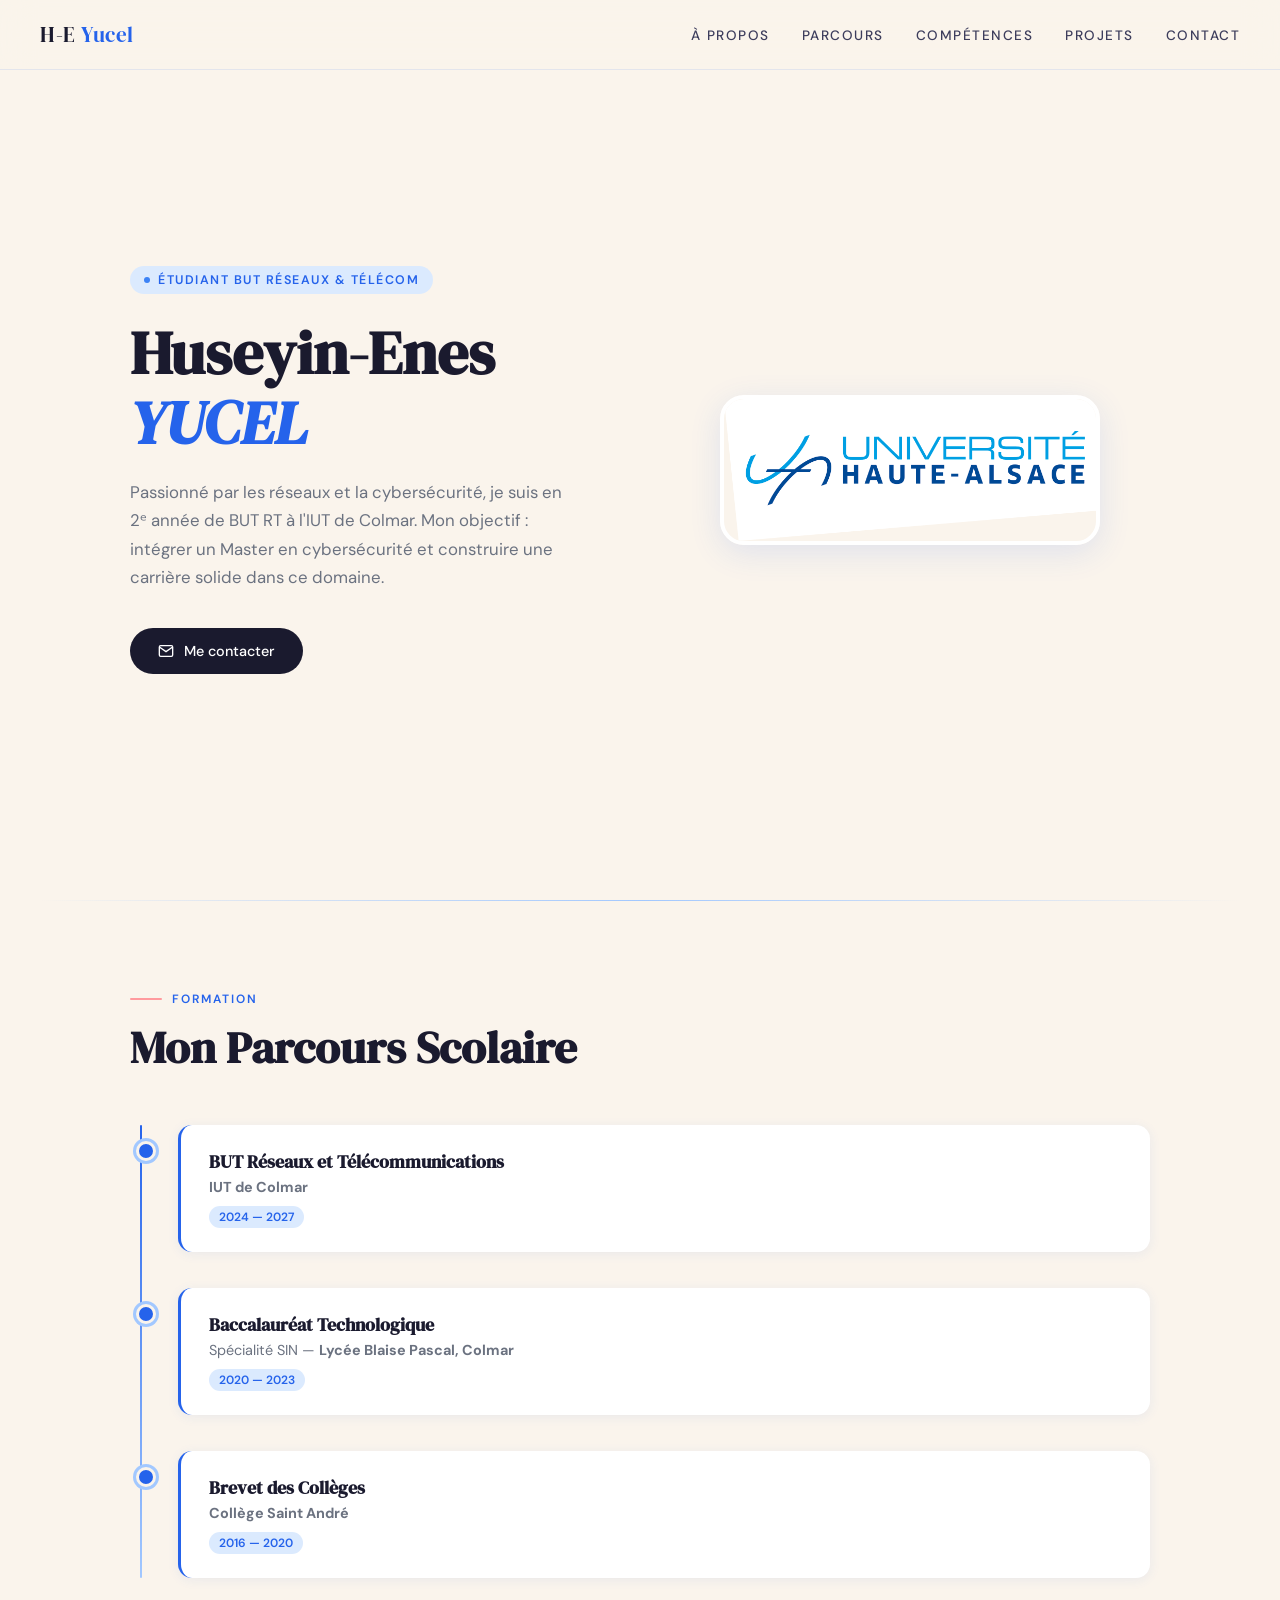
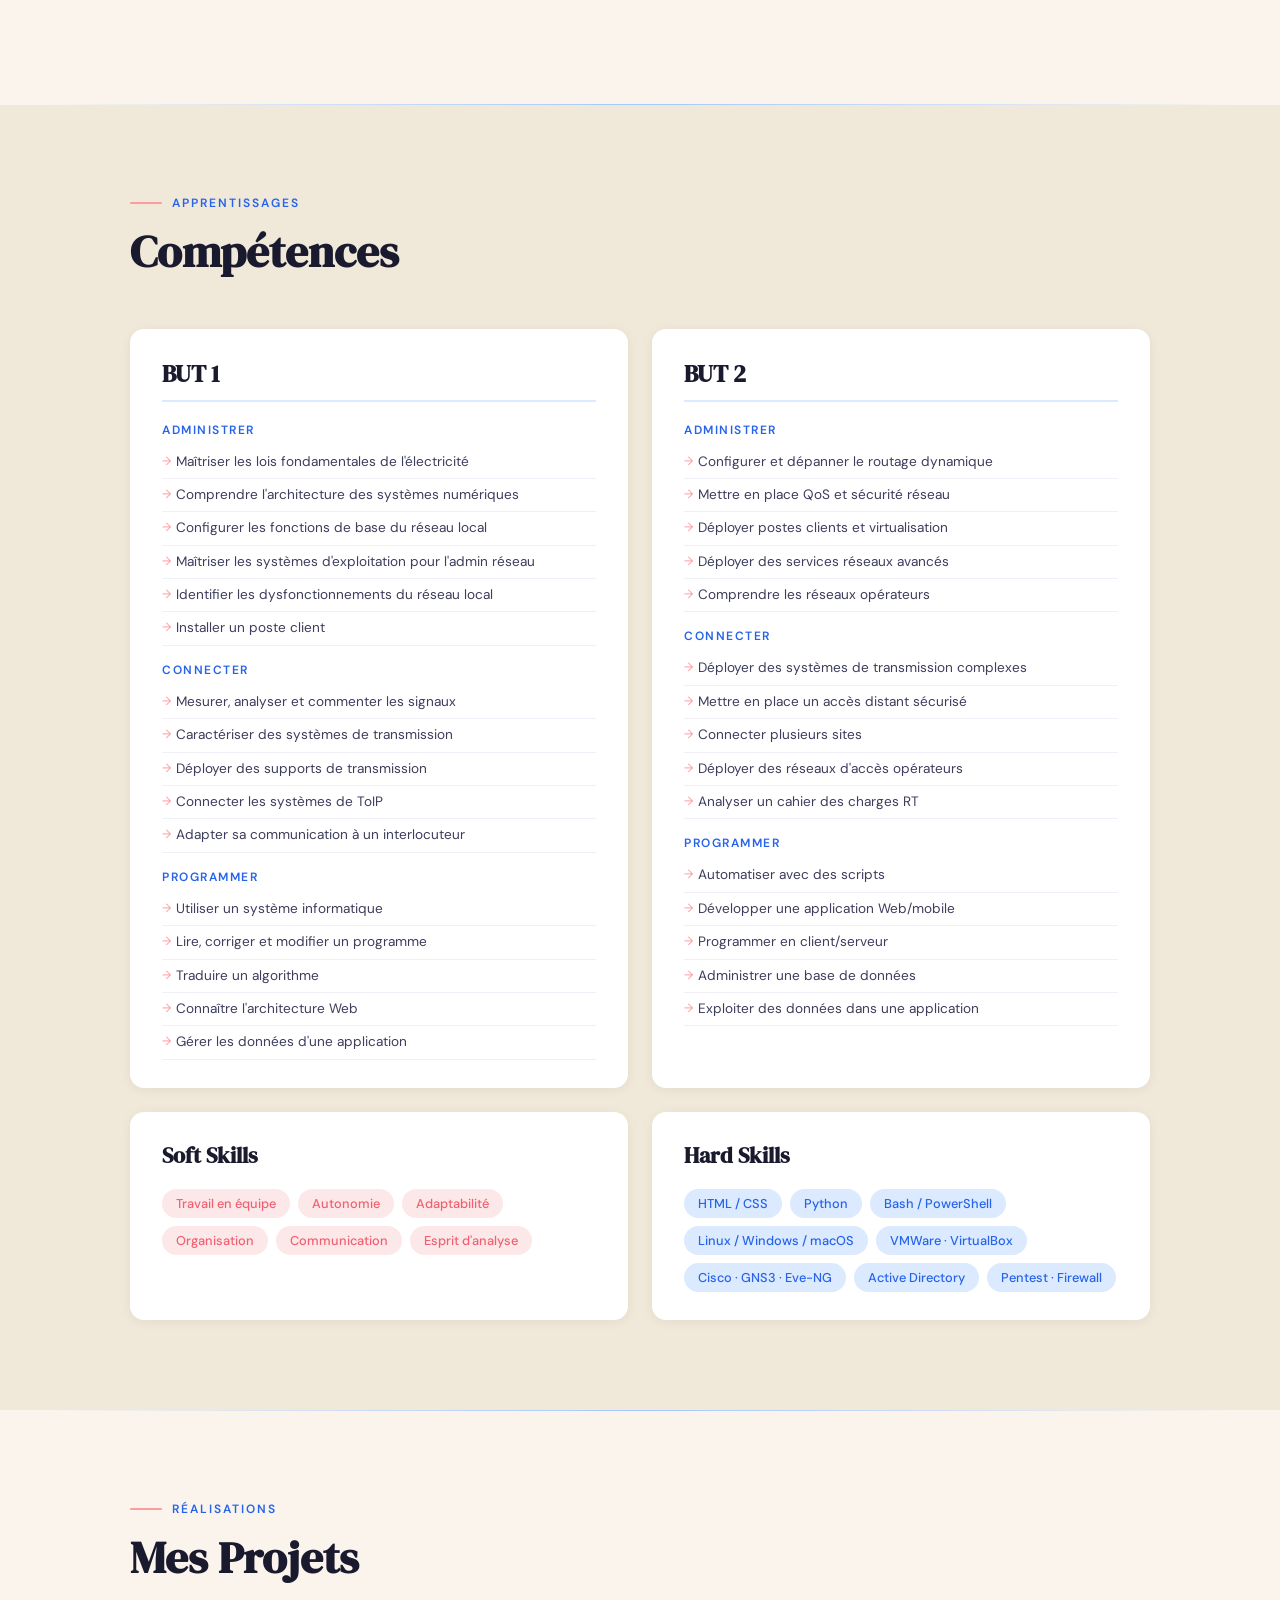
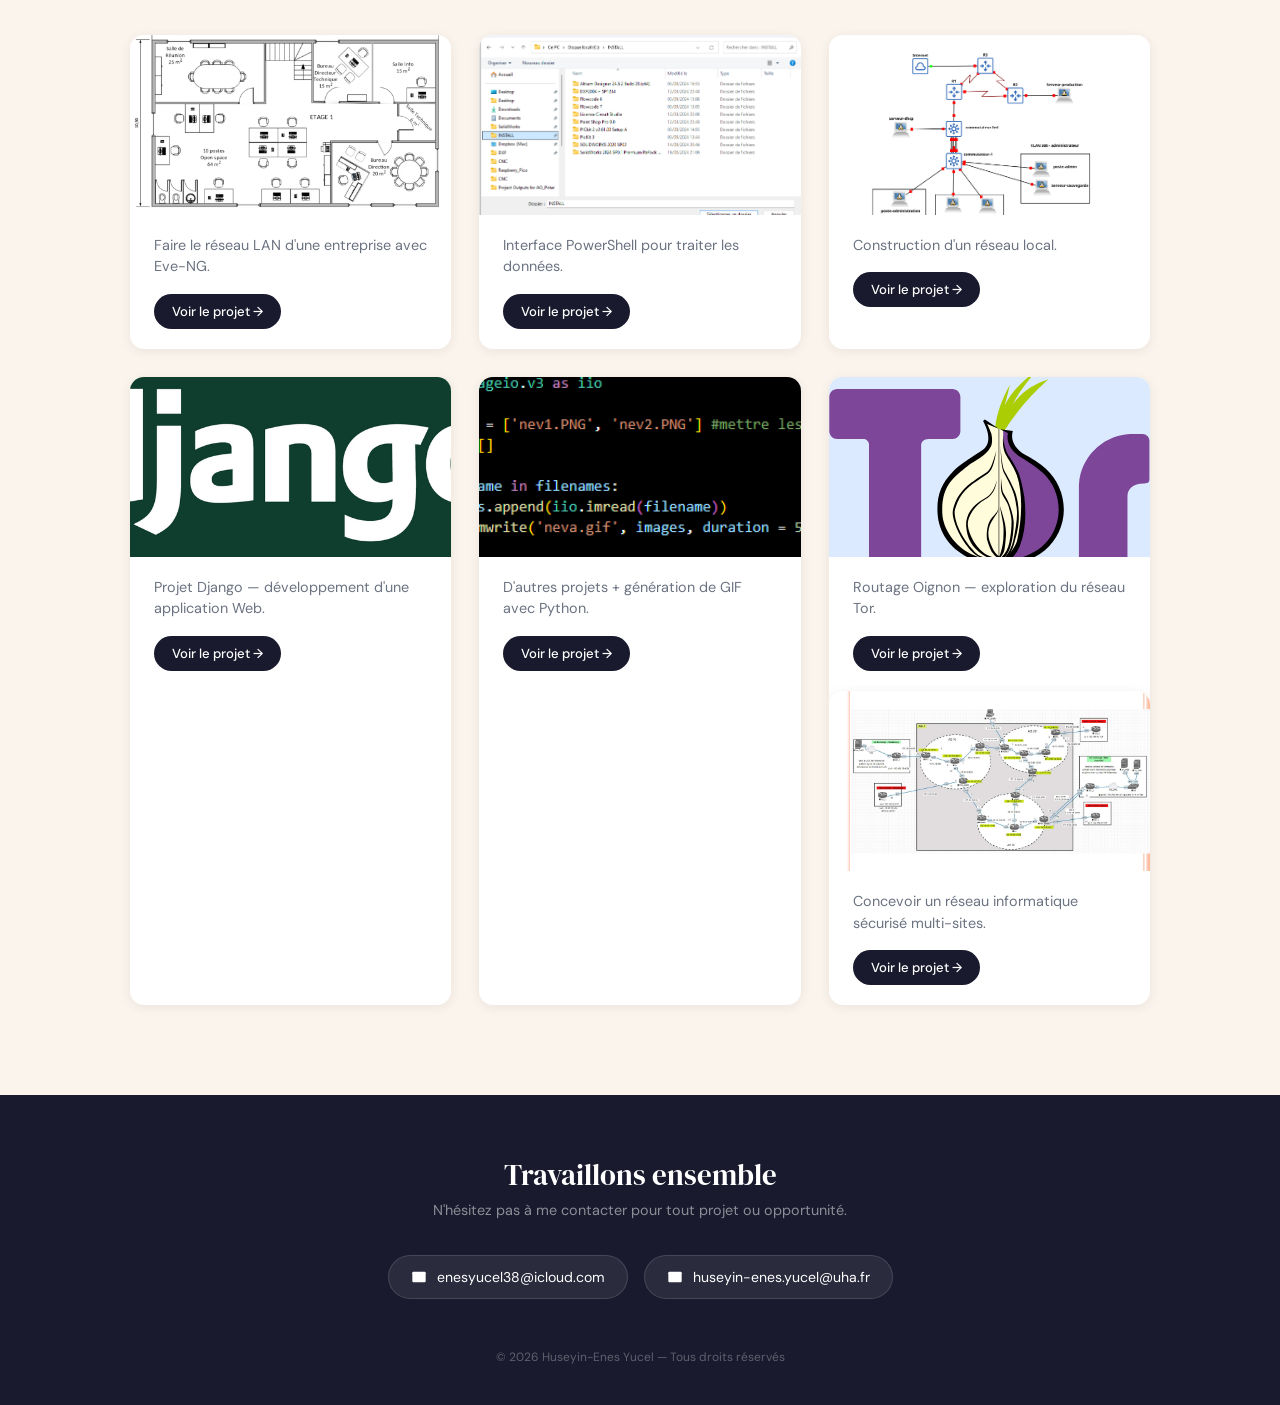
==== index.html @ 03ce8717 "Update index.html" ====
<!DOCTYPE html>
<html lang="fr">
<head>
    <meta charset="UTF-8">
    <meta name="viewport" content="width=device-width, initial-scale=1.0">
    <title>Huseyin-Enes YUCEL — Portfolio</title>
    <link rel="preconnect" href="https://fonts.googleapis.com">
    <link rel="preconnect" href="https://fonts.gstatic.com" crossorigin>
    <link href="https://fonts.googleapis.com/css2?family=DM+Serif+Display:ital@0;1&family=DM+Sans:wght@300;400;500;600&display=swap" rel="stylesheet">
    <link rel="stylesheet" href="style.css">
</head>
<body>

    <!-- ===== HEADER ===== -->
    <header id="main-header">
        <div class="logo">H-E <span>Yucel</span></div>
        <nav>
            <ul>
                <li><a href="#hero">À propos</a></li>
                <li><a href="#parcours">Parcours</a></li>
                <li><a href="#comp">Compétences</a></li>
                <li><a href="#projects">Projets</a></li>
                <li><a href="#contact">Contact</a></li>
            </ul>
        </nav>
    </header>

    <!-- ===== HERO ===== -->
    <section id="hero">
        <div class="hero-text">
            <div class="hero-tag">Étudiant BUT Réseaux & Télécom</div>
            <h1>Huseyin-Enes<br><em>YUCEL</em></h1>
            <p>Passionné par les réseaux et la cybersécurité, je suis en 2ᵉ année de BUT RT à l'IUT de Colmar. Mon objectif : intégrer un Master en cybersécurité et construire une carrière solide dans ce domaine.</p>
            <a href="#contact" class="hero-cta">
                <svg width="16" height="16" viewBox="0 0 24 24" fill="none" stroke="currentColor" stroke-width="2"><path d="M4 4h16c1.1 0 2 .9 2 2v12c0 1.1-.9 2-2 2H4c-1.1 0-2-.9-2-2V6c0-1.1.9-2 2-2z"/><polyline points="22,6 12,13 2,6"/></svg>
                Me contacter
            </a>
        </div>
        <div class="hero-image-wrap">
            <img src="UHA_cartouche.png" alt="Logo UHA" />
        </div>
    </section>

    <div class="divider"></div>

    <!-- ===== PARCOURS ===== -->
    <section id="parcours">
        <div class="section-wrap">
            <div class="section-label">Formation</div>
            <h2 class="section-title">Mon Parcours Scolaire</h2>

            <div class="timeline reveal">

                <div class="tl-item">
                    <div class="tl-dot"></div>
                    <div class="tl-card">
                        <h3>BUT Réseaux et Télécommunications</h3>
                        <p><strong>IUT de Colmar</strong></p>
                        <span class="tl-date">2024 — 2027</span>
                    </div>
                </div>

                <div class="tl-item">
                    <div class="tl-dot"></div>
                    <div class="tl-card">
                        <h3>Baccalauréat Technologique</h3>
                        <p>Spécialité SIN — <strong>Lycée Blaise Pascal, Colmar</strong></p>
                        <span class="tl-date">2020 — 2023</span>
                    </div>
                </div>

                <div class="tl-item">
                    <div class="tl-dot"></div>
                    <div class="tl-card">
                        <h3>Brevet des Collèges</h3>
                        <p><strong>Collège Saint André</strong></p>
                        <span class="tl-date">2016 — 2020</span>
                    </div>
                </div>

            </div>
        </div>
    </section>

    <div class="divider"></div>

    <!-- ===== COMPÉTENCES ===== -->
    <section id="comp">
        <div class="section-wrap">
            <div class="section-label">Apprentissages</div>
            <h2 class="section-title">Compétences</h2>

            <div class="comp-grid reveal">
                <!-- BUT 1 -->
                <div class="comp-card">
                    <h2>BUT 1</h2>
                    <h3>Administrer</h3>
                    <ul>
                        <li>Maîtriser les lois fondamentales de l'électricité</li>
                        <li>Comprendre l'architecture des systèmes numériques</li>
                        <li>Configurer les fonctions de base du réseau local</li>
                        <li>Maîtriser les systèmes d'exploitation pour l'admin réseau</li>
                        <li>Identifier les dysfonctionnements du réseau local</li>
                        <li>Installer un poste client</li>
                    </ul>
                    <h3>Connecter</h3>
                    <ul>
                        <li>Mesurer, analyser et commenter les signaux</li>
                        <li>Caractériser des systèmes de transmission</li>
                        <li>Déployer des supports de transmission</li>
                        <li>Connecter les systèmes de ToIP</li>
                        <li>Adapter sa communication à un interlocuteur</li>
                    </ul>
                    <h3>Programmer</h3>
                    <ul>
                        <li>Utiliser un système informatique</li>
                        <li>Lire, corriger et modifier un programme</li>
                        <li>Traduire un algorithme</li>
                        <li>Connaître l'architecture Web</li>
                        <li>Gérer les données d'une application</li>
                    </ul>
                </div>

                <!-- BUT 2 -->
                <div class="comp-card">
                    <h2>BUT 2</h2>
                    <h3>Administrer</h3>
                    <ul>
                        <li>Configurer et dépanner le routage dynamique</li>
                        <li>Mettre en place QoS et sécurité réseau</li>
                        <li>Déployer postes clients et virtualisation</li>
                        <li>Déployer des services réseaux avancés</li>
                        <li>Comprendre les réseaux opérateurs</li>
                    </ul>
                    <h3>Connecter</h3>
                    <ul>
                        <li>Déployer des systèmes de transmission complexes</li>
                        <li>Mettre en place un accès distant sécurisé</li>
                        <li>Connecter plusieurs sites</li>
                        <li>Déployer des réseaux d'accès opérateurs</li>
                        <li>Analyser un cahier des charges RT</li>
                    </ul>
                    <h3>Programmer</h3>
                    <ul>
                        <li>Automatiser avec des scripts</li>
                        <li>Développer une application Web/mobile</li>
                        <li>Programmer en client/serveur</li>
                        <li>Administrer une base de données</li>
                        <li>Exploiter des données dans une application</li>
                    </ul>
                </div>
            </div>

            <!-- Soft / Hard Skills -->
            <div class="skills-grid reveal">
                <div class="skills-card">
                    <h2>Soft Skills</h2>
                    <div class="pills">
                        <span class="pill soft">Travail en équipe</span>
                        <span class="pill soft">Autonomie</span>
                        <span class="pill soft">Adaptabilité</span>
                        <span class="pill soft">Organisation</span>
                        <span class="pill soft">Communication</span>
                        <span class="pill soft">Esprit d'analyse</span>
                    </div>
                </div>
                <div class="skills-card">
                    <h2>Hard Skills</h2>
                    <div class="pills">
                        <span class="pill">HTML / CSS</span>
                        <span class="pill">Python</span>
                        <span class="pill">Bash / PowerShell</span>
                        <span class="pill">Linux / Windows / macOS</span>
                        <span class="pill">VMWare · VirtualBox</span>
                        <span class="pill">Cisco · GNS3 · Eve-NG</span>
                        <span class="pill">Active Directory</span>
                        <span class="pill">Pentest · Firewall</span>
                    </div>
                </div>
            </div>

        </div>
    </section>

    <div class="divider"></div>

    <!-- ===== PROJETS ===== -->
    <section id="projects">
        <div class="section-wrap">
            <div class="section-label">Réalisations</div>
            <h2 class="section-title">Mes Projets</h2>

            <div class="projects-grid reveal">

                <div class="project-card">
                    <div class="project-img-wrap">
                        <img src="IMG_0876(1).jpeg" alt="Réseau LAN entreprise">
                    </div>
                    <div class="project-body">
                        <p>Faire le réseau LAN d'une entreprise avec Eve-NG.</p>
                        <a href="sae1.html" class="btn">Voir le projet →</a>
                    </div>
                </div>

                <div class="project-card">
                    <div class="project-img-wrap">
                        <img src="sae2.png" alt="Interface PowerShell">
                    </div>
                    <div class="project-body">
                        <p>Interface PowerShell pour traiter les données.</p>
                        <a href="sae2.html" class="btn">Voir le projet →</a>
                    </div>
                </div>

                <div class="project-card">
                    <div class="project-img-wrap">
                        <img src="sae3.png" alt="Réseau local">
                    </div>
                    <div class="project-body">
                        <p>Construction d'un réseau local.</p>
                        <a href="sae3.html" class="btn">Voir le projet →</a>
                    </div>
                </div>

                <div class="project-card">
                    <div class="project-img-wrap">
                        <img src="django.png" alt="Projet Django">
                    </div>
                    <div class="project-body">
                        <p>Projet Django — développement d'une application Web.</p>
                        <a href="sae4.html" class="btn">Voir le projet →</a>
                    </div>
                </div>

                <div class="project-card">
                    <div class="project-img-wrap">
                        <img src="gif.png" alt="Python GIF">
                    </div>
                    <div class="project-body">
                        <p>D'autres projets + génération de GIF avec Python.</p>
                        <a href="gif.html" class="btn">Voir le projet →</a>
                    </div>
                </div>

                <div class="project-card">
                    <div class="project-img-wrap">
                        <img src="tor.svg" alt="Routage Oignon">
                    </div>
                    <div class="project-body">
                        <p>Routage Oignon — exploration du réseau Tor.</p>
                        <a href="saeoignon.html" class="btn">Voir le projet →</a>
                    </div>
                <div class="project-card">
                    <div class="project-img-wrap">
                        <img src="saecyber03.png" alt="cyber03">
                    </div>
                    <div class="project-body">
                        <p>Concevoir un réseau informatique sécurisé multi-sites.</p>
                        <a href="saecyber03.html" class="btn">Voir le projet →</a>
                    </div>
                </div>

            </div>
        </div>
    </section>

    <!-- ===== FOOTER ===== -->
    <footer id="contact">
        <p class="foot-title">Travaillons ensemble</p>
        <p class="foot-sub">N'hésitez pas à me contacter pour tout projet ou opportunité.</p>
        <div class="contact-links">
            <a href="mailto:enesyucel38@icloud.com" class="email-link">
                <svg viewBox="0 0 24 24"><path d="M4 4h16c1.1 0 2 .9 2 2v12c0 1.1-.9 2-2 2H4c-1.1 0-2-.9-2-2V6c0-1.1.9-2 2-2z"/><polyline points="22,6 12,13 2,6" fill="none" stroke="currentColor" stroke-width="2"/></svg>
                enesyucel38@icloud.com
            </a>
            <a href="mailto:huseyin-enes.yucel@uha.fr" class="email-link">
                <svg viewBox="0 0 24 24"><path d="M4 4h16c1.1 0 2 .9 2 2v12c0 1.1-.9 2-2 2H4c-1.1 0-2-.9-2-2V6c0-1.1.9-2 2-2z"/><polyline points="22,6 12,13 2,6" fill="none" stroke="currentColor" stroke-width="2"/></svg>
                huseyin-enes.yucel@uha.fr
            </a>
        </div>
        <p class="copy">© 2026 Huseyin-Enes Yucel — Tous droits réservés</p>
    </footer>

    <script>
        // Sticky header shadow
        const header = document.getElementById('main-header');
        window.addEventListener('scroll', () => {
            header.classList.toggle('scrolled', window.scrollY > 20);
        });

        // Scroll reveal
        const reveals = document.querySelectorAll('.reveal');
        const observer = new IntersectionObserver((entries) => {
            entries.forEach(e => {
                if (e.isIntersecting) {
                    e.target.classList.add('visible');
                    observer.unobserve(e.target);
                }
            });
        }, { threshold: 0.1 });
        reveals.forEach(r => observer.observe(r));
    </script>

</body>
</html>
---- style.css ----
/* ===================================================
   style.css — Portfolio Huseyin-Enes YUCEL
   Fichier CSS global, importé par toutes les pages
   =================================================== */

/* ===== RESET & VARIABLES ===== */
*, *::before, *::after { box-sizing: border-box; margin: 0; padding: 0; }

:root {
    --cream:      #faf4ec;
    --cream-dark: #f0e8d8;
    --blue-light: #A2C8FF;
    --blue:       #2563EB;
    --blue-mid:   #3b82f6;
    --blue-pale:  #dbeafe;
    --pink:       #ff9a9e;
    --pink-dark:  #f06070;
    --ink:        #1a1a2e;
    --ink-soft:   #3d3d5c;
    --muted:      #6b7280;
    --white:      #ffffff;
    --radius:     14px;
    --shadow:     0 8px 32px rgba(37,99,235,.12);
}

html { scroll-behavior: smooth; }

body {
    font-family: 'DM Sans', sans-serif;
    background: var(--cream);
    color: var(--ink);
    overflow-x: hidden;
}

/* ===== NAV ===== */
header {
    position: fixed;
    top: 0; left: 0; right: 0;
    z-index: 1000;
    padding: 0 40px;
    height: 70px;
    display: flex;
    align-items: center;
    justify-content: space-between;
    background: rgba(250,244,236,.85);
    backdrop-filter: blur(16px);
    border-bottom: 1px solid rgba(37,99,235,.1);
    transition: box-shadow .3s;
}

header.scrolled { box-shadow: 0 4px 20px rgba(0,0,0,.08); }

.logo {
    font-family: 'DM Serif Display', serif;
    font-size: 1.3rem;
    color: var(--ink);
    letter-spacing: .5px;
}
.logo span { color: var(--blue); }

nav ul {
    list-style: none;
    display: flex;
    gap: 32px;
}

nav a {
    text-decoration: none;
    font-size: .85rem;
    font-weight: 500;
    text-transform: uppercase;
    letter-spacing: 1.5px;
    color: var(--ink-soft);
    position: relative;
    transition: color .25s;
}

nav a::after {
    content: '';
    position: absolute;
    bottom: -3px; left: 0;
    width: 0; height: 2px;
    background: var(--pink);
    border-radius: 2px;
    transition: width .3s ease;
}

nav a:hover { color: var(--blue); }
nav a:hover::after { width: 100%; }

/* ===== HERO ===== */
#hero {
    min-height: 100vh;
    display: grid;
    grid-template-columns: 1fr 1fr;
    align-items: center;
    gap: 60px;
    max-width: 1100px;
    margin: 0 auto;
    padding: 120px 40px 80px;
}

.hero-text { animation: slideUp .8s ease both; }

.hero-tag {
    display: inline-flex;
    align-items: center;
    gap: 8px;
    background: var(--blue-pale);
    color: var(--blue);
    font-size: .78rem;
    font-weight: 600;
    text-transform: uppercase;
    letter-spacing: 1.5px;
    padding: 6px 14px;
    border-radius: 999px;
    margin-bottom: 24px;
}

.hero-tag::before {
    content: '';
    width: 6px; height: 6px;
    background: var(--blue-mid);
    border-radius: 50%;
}

.hero-text h1 {
    font-family: 'DM Serif Display', serif;
    font-size: clamp(2.4rem, 5vw, 3.8rem);
    line-height: 1.15;
    color: var(--ink);
    margin-bottom: 20px;
}

.hero-text h1 em {
    font-style: italic;
    color: var(--blue);
}

.hero-text p {
    font-size: 1.05rem;
    line-height: 1.7;
    color: var(--muted);
    max-width: 440px;
    margin-bottom: 36px;
}

.hero-cta {
    display: inline-flex;
    align-items: center;
    gap: 10px;
    background: var(--ink);
    color: var(--white);
    text-decoration: none;
    font-size: .9rem;
    font-weight: 500;
    padding: 14px 28px;
    border-radius: 999px;
    transition: background .3s, transform .3s;
}

.hero-cta:hover { background: var(--blue); transform: translateY(-2px); }

.hero-image-wrap {
    display: flex;
    justify-content: center;
    align-items: center;
    animation: slideUp .8s .2s ease both;
}

.hero-image-wrap img {
    width: 100%;
    max-width: 380px;
    border-radius: 24px;
    box-shadow: var(--shadow);
    border: 4px solid var(--white);
    transition: transform .4s;
}

.hero-image-wrap img:hover { transform: scale(1.03) rotate(1deg); }

/* ===== SECTION SHARED ===== */
.section-wrap {
    max-width: 1100px;
    margin: 0 auto;
    padding: 90px 40px;
}

.section-label {
    display: flex;
    align-items: center;
    gap: 10px;
    font-size: .75rem;
    font-weight: 600;
    text-transform: uppercase;
    letter-spacing: 2px;
    color: var(--blue);
    margin-bottom: 14px;
}

.section-label::before {
    content: '';
    width: 32px; height: 2px;
    background: var(--pink);
    border-radius: 2px;
}

.section-title {
    font-family: 'DM Serif Display', serif;
    font-size: clamp(1.8rem, 3.5vw, 2.8rem);
    color: var(--ink);
    margin-bottom: 50px;
    line-height: 1.2;
}

/* ===== DIVIDER ===== */
.divider {
    height: 1px;
    background: linear-gradient(90deg, transparent, var(--blue-light), transparent);
    margin: 0 40px;
}

/* ===== PARCOURS ===== */
#parcours { background: var(--cream); }

.timeline {
    position: relative;
    padding-left: 48px;
}

.timeline::before {
    content: '';
    position: absolute;
    left: 10px; top: 0; bottom: 0;
    width: 2px;
    background: linear-gradient(180deg, var(--blue), var(--blue-light));
    border-radius: 2px;
}

.tl-item {
    position: relative;
    margin-bottom: 36px;
    opacity: 0;
    transform: translateX(-20px);
    animation: slideRight .6s ease forwards;
}

.tl-item:nth-child(1) { animation-delay: .1s; }
.tl-item:nth-child(2) { animation-delay: .25s; }
.tl-item:nth-child(3) { animation-delay: .4s; }

.tl-dot {
    position: absolute;
    left: -42px; top: 16px;
    width: 20px; height: 20px;
    background: var(--blue);
    border-radius: 50%;
    border: 3px solid var(--cream);
    box-shadow: 0 0 0 3px var(--blue-light);
}

.tl-card {
    background: var(--white);
    padding: 24px 28px;
    border-radius: var(--radius);
    box-shadow: 0 2px 12px rgba(37,99,235,.08);
    border-left: 3px solid var(--blue);
    transition: transform .3s, box-shadow .3s;
}

.tl-card:hover {
    transform: translateX(6px);
    box-shadow: var(--shadow);
}

.tl-card h3 {
    font-family: 'DM Serif Display', serif;
    font-size: 1.15rem;
    color: var(--ink);
    margin-bottom: 4px;
}

.tl-card p { font-size: .9rem; color: var(--muted); margin: 2px 0; }

.tl-date {
    display: inline-block;
    background: var(--blue-pale);
    color: var(--blue);
    font-size: .75rem;
    font-weight: 600;
    padding: 3px 10px;
    border-radius: 999px;
    margin-top: 8px;
}

/* ===== COMPÉTENCES ===== */
#comp { background: var(--cream-dark); }

.comp-grid {
    display: grid;
    grid-template-columns: 1fr 1fr;
    gap: 24px;
}

.comp-card {
    background: var(--white);
    border-radius: var(--radius);
    padding: 28px 32px;
    box-shadow: 0 2px 12px rgba(0,0,0,.06);
    transition: transform .3s, box-shadow .3s;
}

.comp-card:hover {
    transform: translateY(-4px);
    box-shadow: var(--shadow);
}

.comp-card h2 {
    font-family: 'DM Serif Display', serif;
    font-size: 1.5rem;
    color: var(--ink);
    margin-bottom: 20px;
    border-bottom: 2px solid var(--blue-pale);
    padding-bottom: 10px;
    text-align: left;
}

.comp-card h3 {
    font-size: .75rem;
    font-weight: 600;
    text-transform: uppercase;
    letter-spacing: 1.5px;
    color: var(--blue);
    margin: 16px 0 8px;
}

.comp-card ul { list-style: none; }

.comp-card li {
    font-size: .85rem;
    color: var(--ink-soft);
    padding: 6px 0 6px 14px;
    border-left: none;
    position: relative;
    line-height: 1.5;
    border-bottom: 1px solid #f0f0f8;
}

.comp-card li::before {
    content: '→';
    position: absolute;
    left: 0;
    color: var(--pink);
    font-size: .75rem;
}

/* ===== SKILLS PILLS ===== */
.skills-grid {
    display: grid;
    grid-template-columns: 1fr 1fr;
    gap: 24px;
    margin-top: 24px;
}

.skills-card {
    background: var(--white);
    border-radius: var(--radius);
    padding: 28px 32px;
    box-shadow: 0 2px 12px rgba(0,0,0,.06);
}

.skills-card h2 {
    font-family: 'DM Serif Display', serif;
    font-size: 1.4rem;
    color: var(--ink);
    margin-bottom: 18px;
    text-align: left;
}

.pills {
    display: flex;
    flex-wrap: wrap;
    gap: 8px;
}

.pill {
    background: var(--blue-pale);
    color: var(--blue);
    font-size: .8rem;
    font-weight: 500;
    padding: 6px 14px;
    border-radius: 999px;
    transition: background .2s, color .2s;
}

.pill:hover { background: var(--blue); color: var(--white); }

.pill.soft { background: #fce7e9; color: var(--pink-dark); }
.pill.soft:hover { background: var(--pink-dark); color: var(--white); }

/* ===== PROJETS ===== */
#projects { background: var(--cream); }

.projects-grid {
    display: grid;
    grid-template-columns: repeat(auto-fill, minmax(300px, 1fr));
    gap: 28px;
}

.project-card {
    background: var(--white);
    border-radius: var(--radius);
    overflow: hidden;
    box-shadow: 0 2px 12px rgba(0,0,0,.07);
    transition: transform .3s, box-shadow .3s;
}

.project-card:hover {
    transform: translateY(-6px);
    box-shadow: var(--shadow);
}

.project-img-wrap {
    overflow: hidden;
    height: 180px;
    background: var(--blue-pale);
}

.project-img-wrap img {
    width: 100%;
    height: 100%;
    object-fit: cover;
    transition: transform .5s ease;
}

.project-card:hover .project-img-wrap img { transform: scale(1.08); }

.project-body { padding: 20px 24px; }

.project-body p {
    font-size: .9rem;
    color: var(--muted);
    margin-bottom: 16px;
    line-height: 1.5;
}

/* ===== BOUTON ===== */
.btn {
    display: inline-flex;
    align-items: center;
    gap: 6px;
    background: var(--ink);
    color: var(--white);
    text-decoration: none;
    font-size: .82rem;
    font-weight: 500;
    padding: 9px 18px;
    border-radius: 999px;
    transition: background .25s, transform .25s;
}

.btn:hover { background: var(--blue); transform: translateX(3px); }

/* ===== FOOTER / CONTACT ===== */
footer {
    background: var(--ink);
    color: var(--white);
    padding: 60px 40px 40px;
    text-align: center;
}

footer .foot-title {
    font-family: 'DM Serif Display', serif;
    font-size: 1.8rem;
    margin-bottom: 6px;
}

footer .foot-sub {
    font-size: .9rem;
    color: rgba(255,255,255,.5);
    margin-bottom: 36px;
}

.contact-links {
    display: flex;
    justify-content: center;
    gap: 16px;
    flex-wrap: wrap;
    margin-bottom: 50px;
}

.email-link {
    display: inline-flex;
    align-items: center;
    gap: 10px;
    background: rgba(255,255,255,.08);
    color: var(--white);
    text-decoration: none;
    padding: 12px 22px;
    border-radius: 999px;
    font-size: .88rem;
    border: 1px solid rgba(255,255,255,.12);
    transition: background .3s, transform .3s;
}

.email-link:hover {
    background: var(--blue);
    transform: translateY(-2px);
}

.email-link svg { width: 16px; height: 16px; fill: currentColor; }

footer .copy {
    font-size: .75rem;
    color: rgba(255,255,255,.3);
}

/* ===== ANIMATIONS ===== */
@keyframes slideUp {
    from { opacity: 0; transform: translateY(30px); }
    to   { opacity: 1; transform: translateY(0); }
}

@keyframes slideRight {
    from { opacity: 0; transform: translateX(-20px); }
    to   { opacity: 1; transform: translateX(0); }
}

/* ===== SCROLL REVEAL ===== */
.reveal {
    opacity: 0;
    transform: translateY(24px);
    transition: opacity .6s ease, transform .6s ease;
}
.reveal.visible {
    opacity: 1;
    transform: none;
}

/* ===== RESPONSIVE ===== */
@media (max-width: 768px) {
    #hero {
        grid-template-columns: 1fr;
        padding: 100px 24px 60px;
        text-align: center;
    }
    .hero-image-wrap { order: -1; }
    .hero-text p { max-width: 100%; }
    .section-wrap { padding: 60px 24px; }
    .comp-grid, .skills-grid { grid-template-columns: 1fr; }
    header { padding: 0 20px; }
    nav ul { gap: 18px; }
    nav a { font-size: .75rem; letter-spacing: 1px; }
}
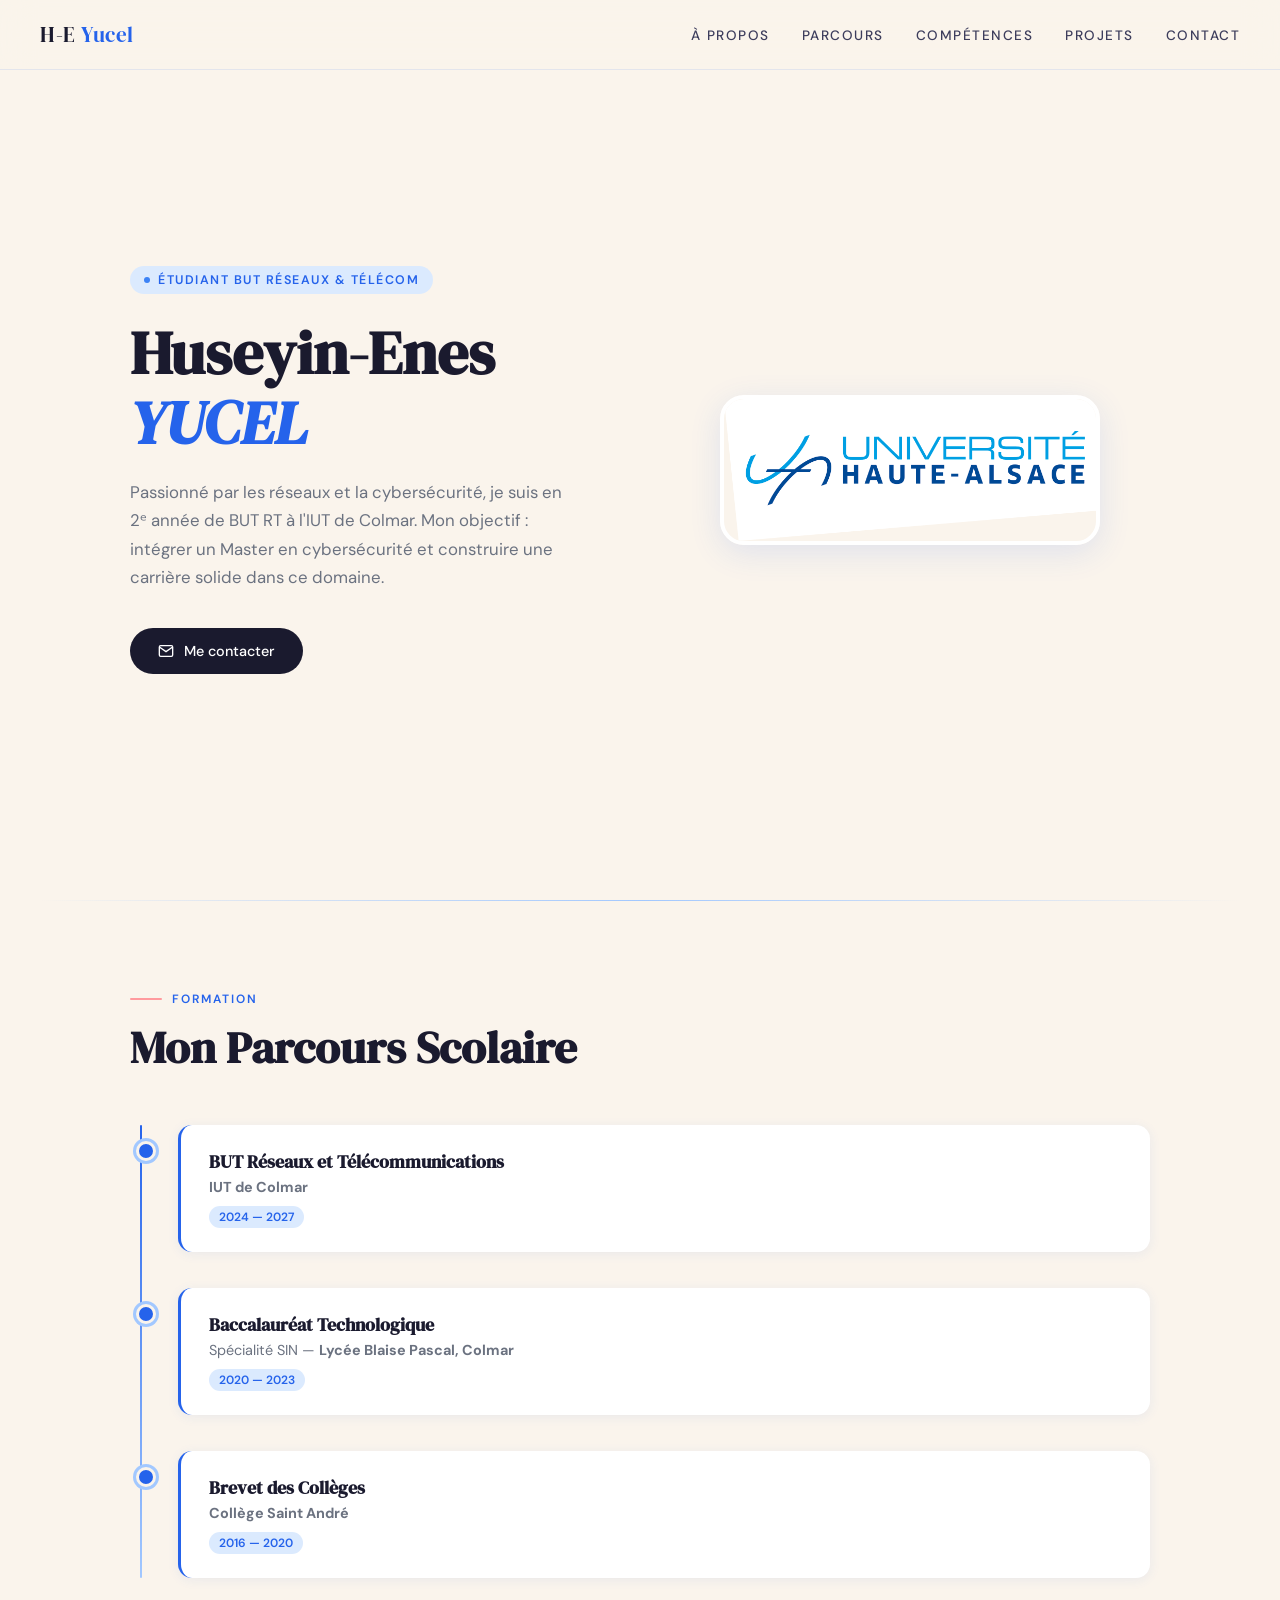
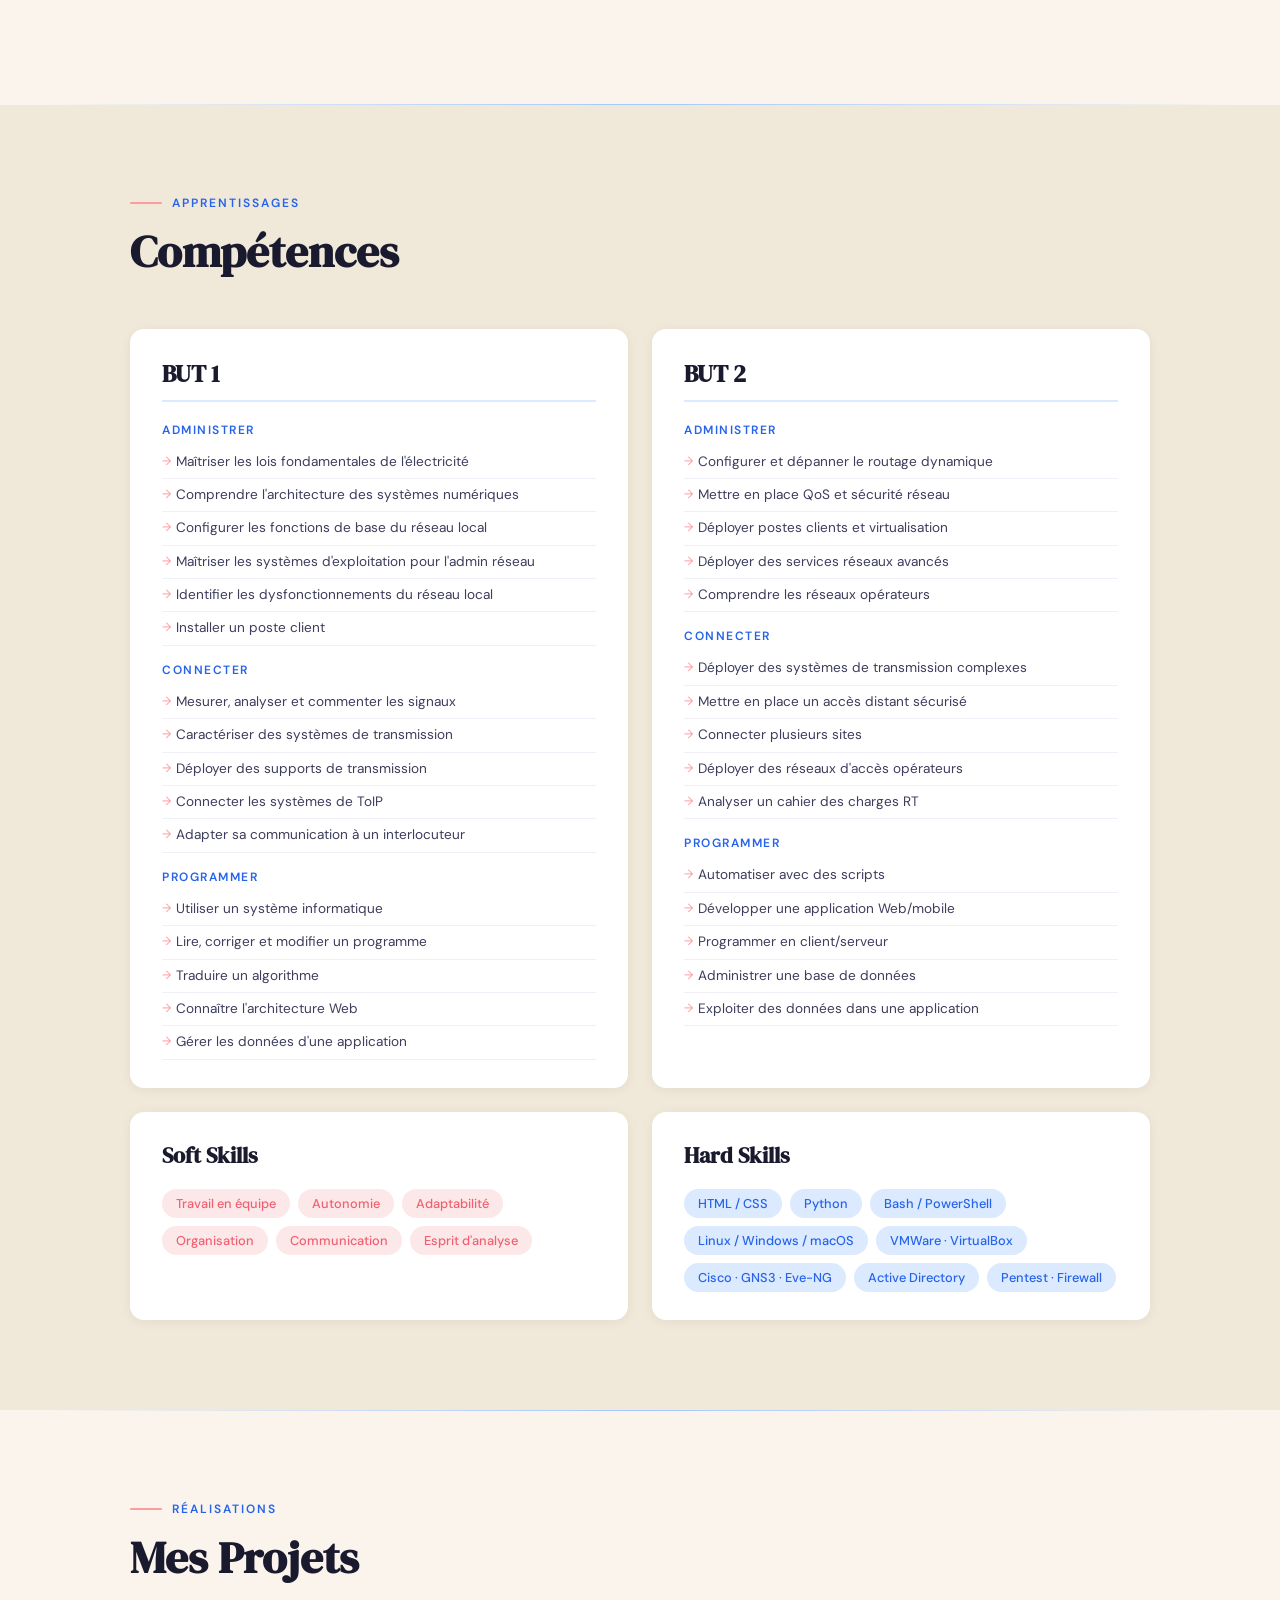
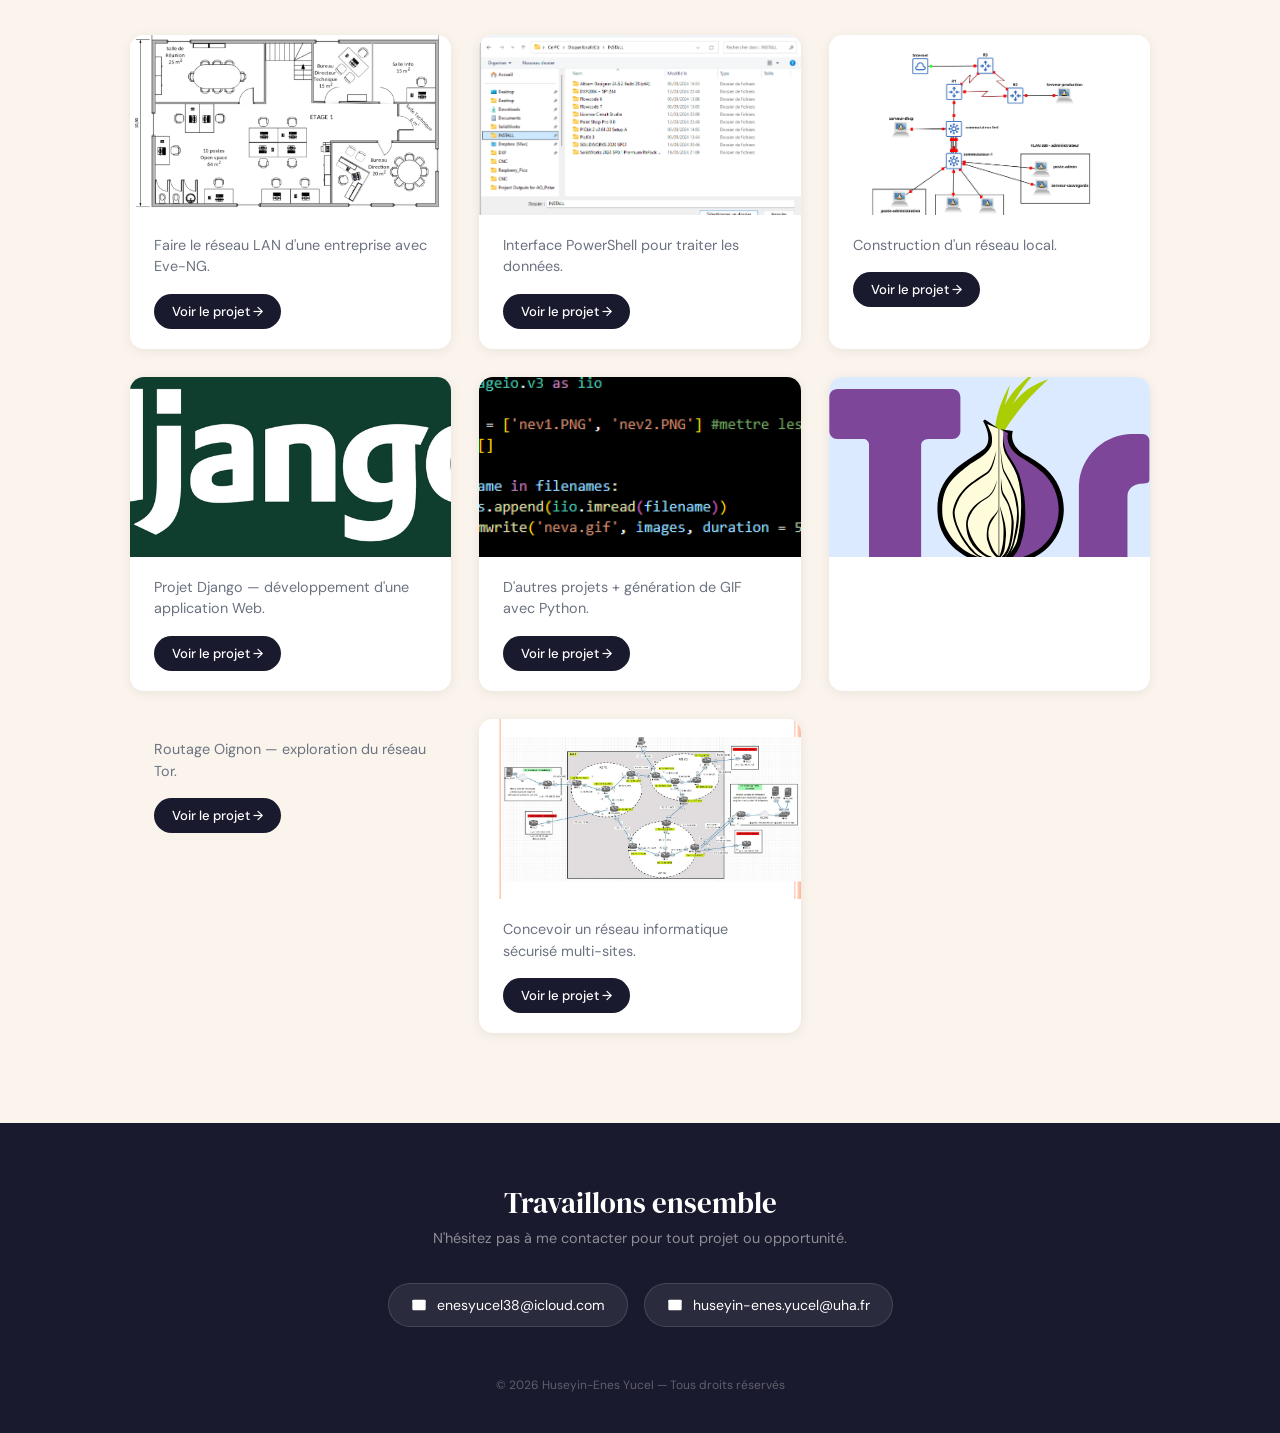
==== commit 788df38e: "Update index.html" ====
--- a/index.html
+++ b/index.html
@@ -246,6 +246,7 @@
                     <div class="project-img-wrap">
                         <img src="tor.svg" alt="Routage Oignon">
                     </div>
+                </div>     
                     <div class="project-body">
                         <p>Routage Oignon — exploration du réseau Tor.</p>
                         <a href="saeoignon.html" class="btn">Voir le projet →</a>
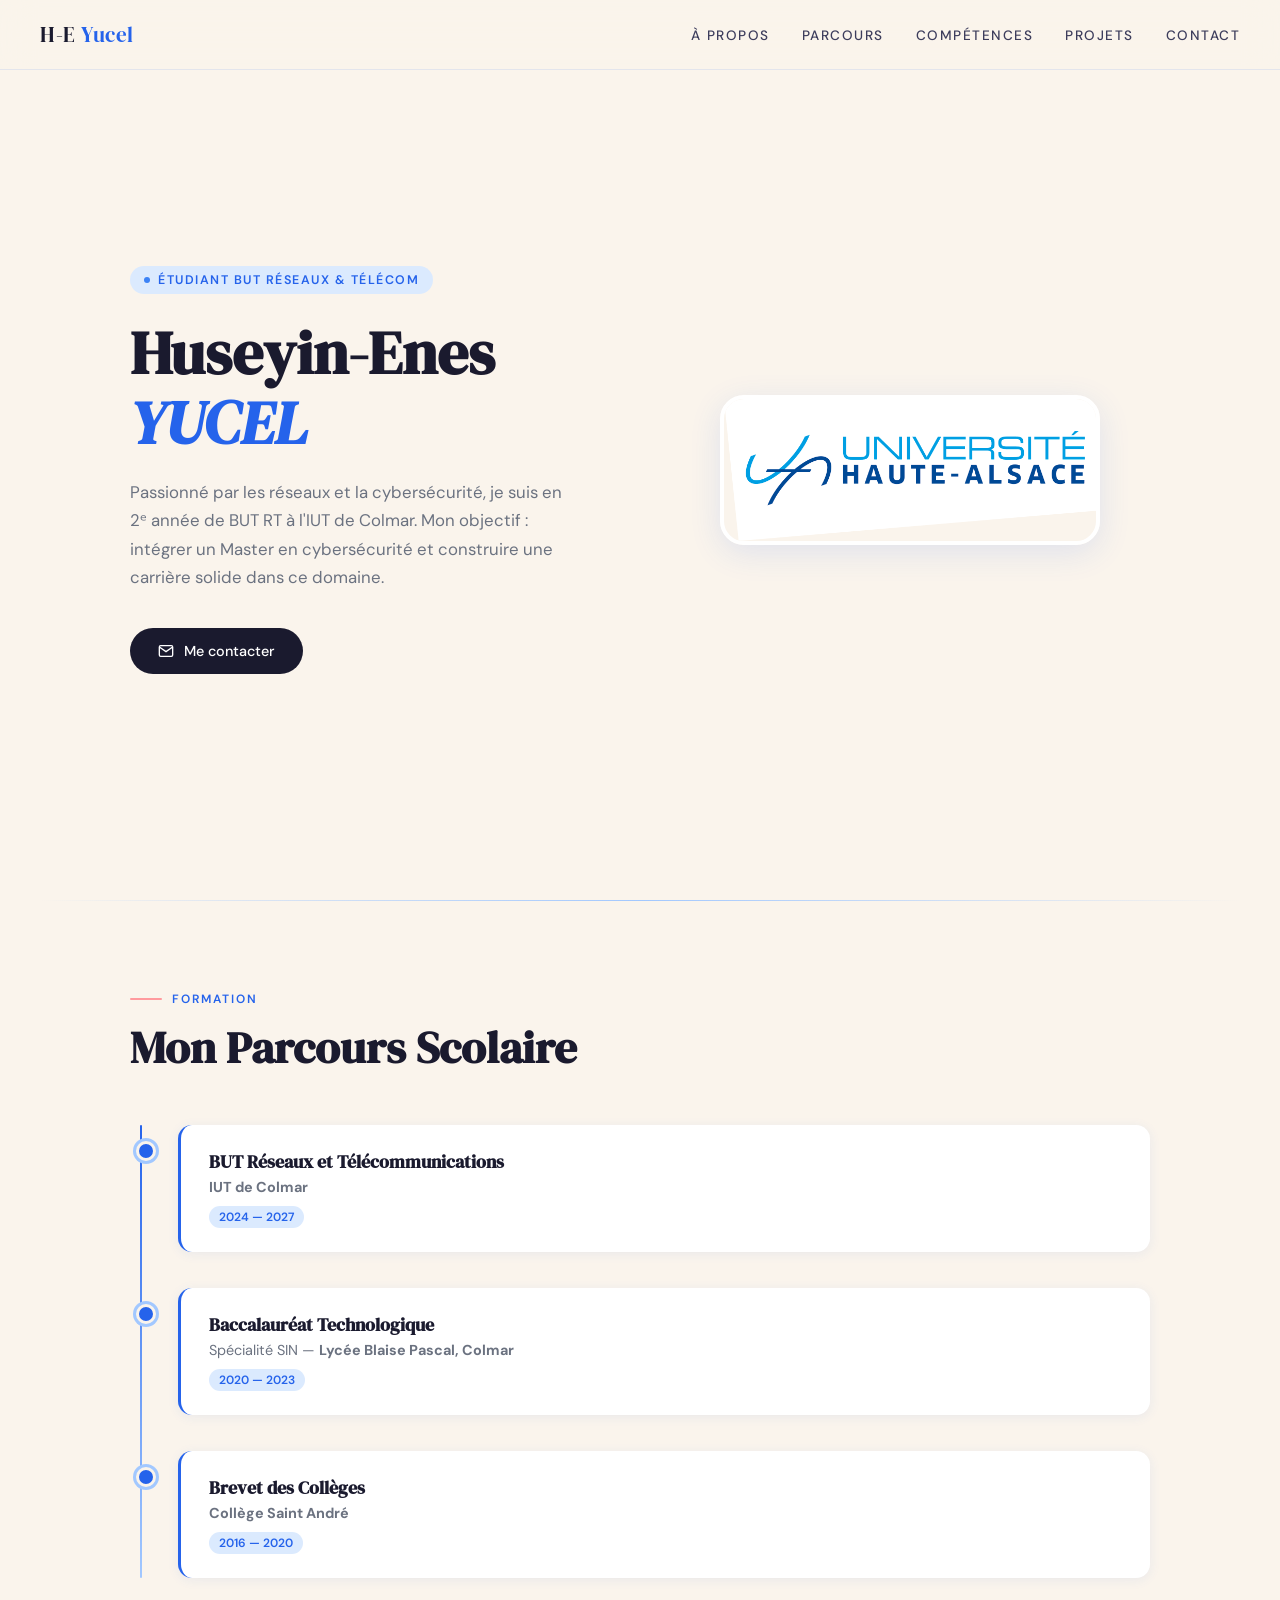
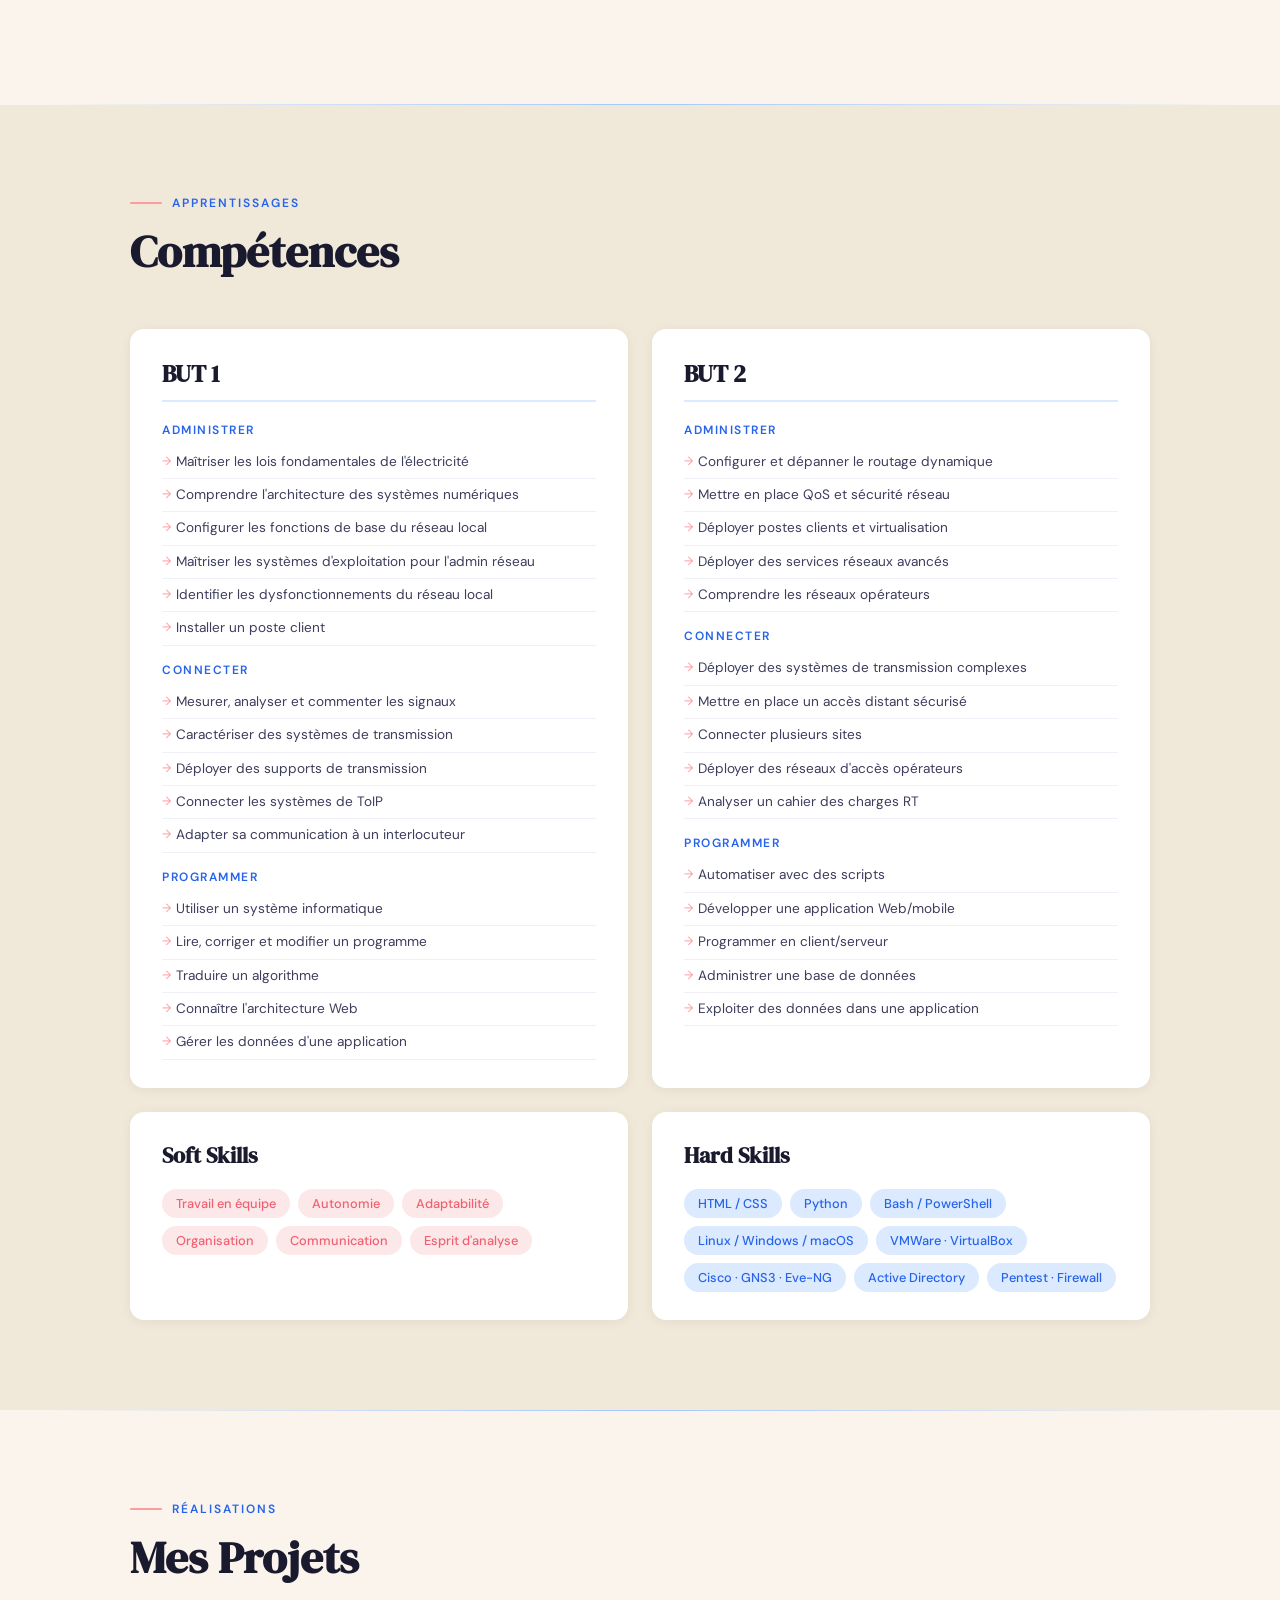
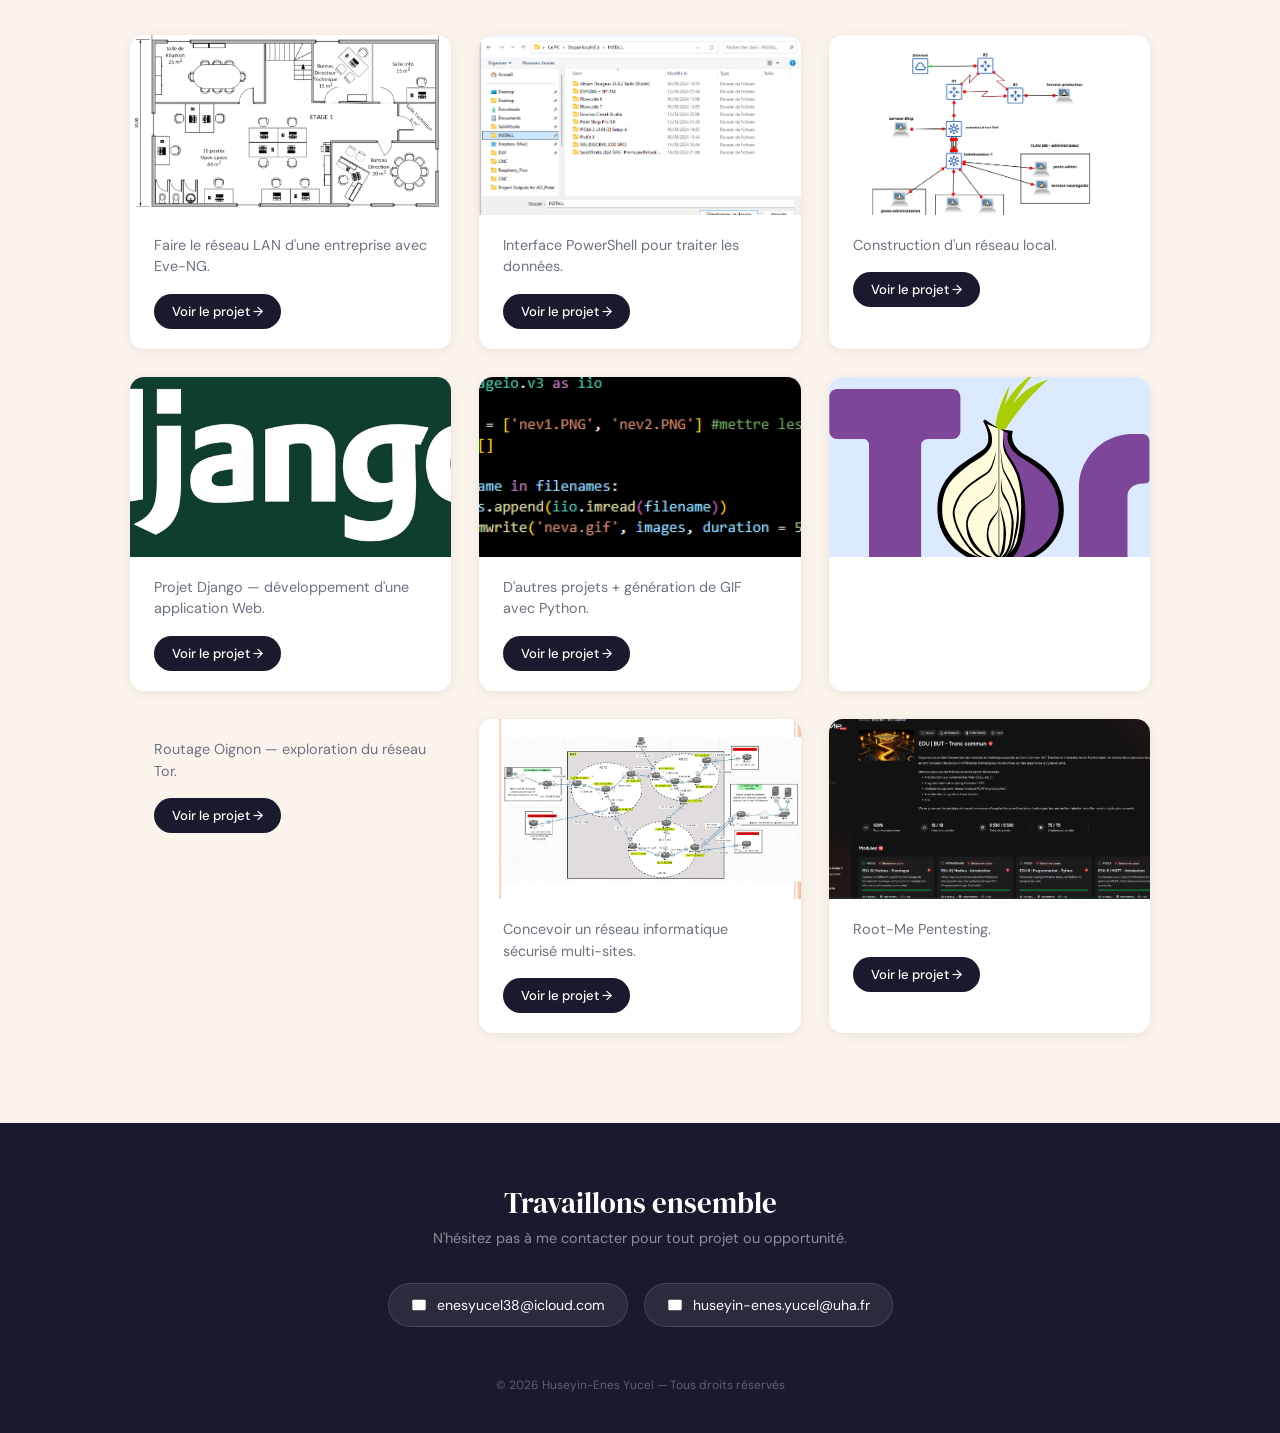
==== commit ff960b41: "Update index.html" ====
--- a/index.html
+++ b/index.html
@@ -261,6 +261,16 @@
                     </div>
                 </div>
 
+                <div class="project-card">
+                    <div class="project-img-wrap">
+                        <img src="pentest04.png" alt="Réseau local">
+                    </div>
+                    <div class="project-body">
+                        <p>Root-Me Pentesting.</p>
+                        <a href="saecyber04.html" class="btn">Voir le projet →</a>
+                    </div>
+                </div>
+
             </div>
         </div>
     </section>
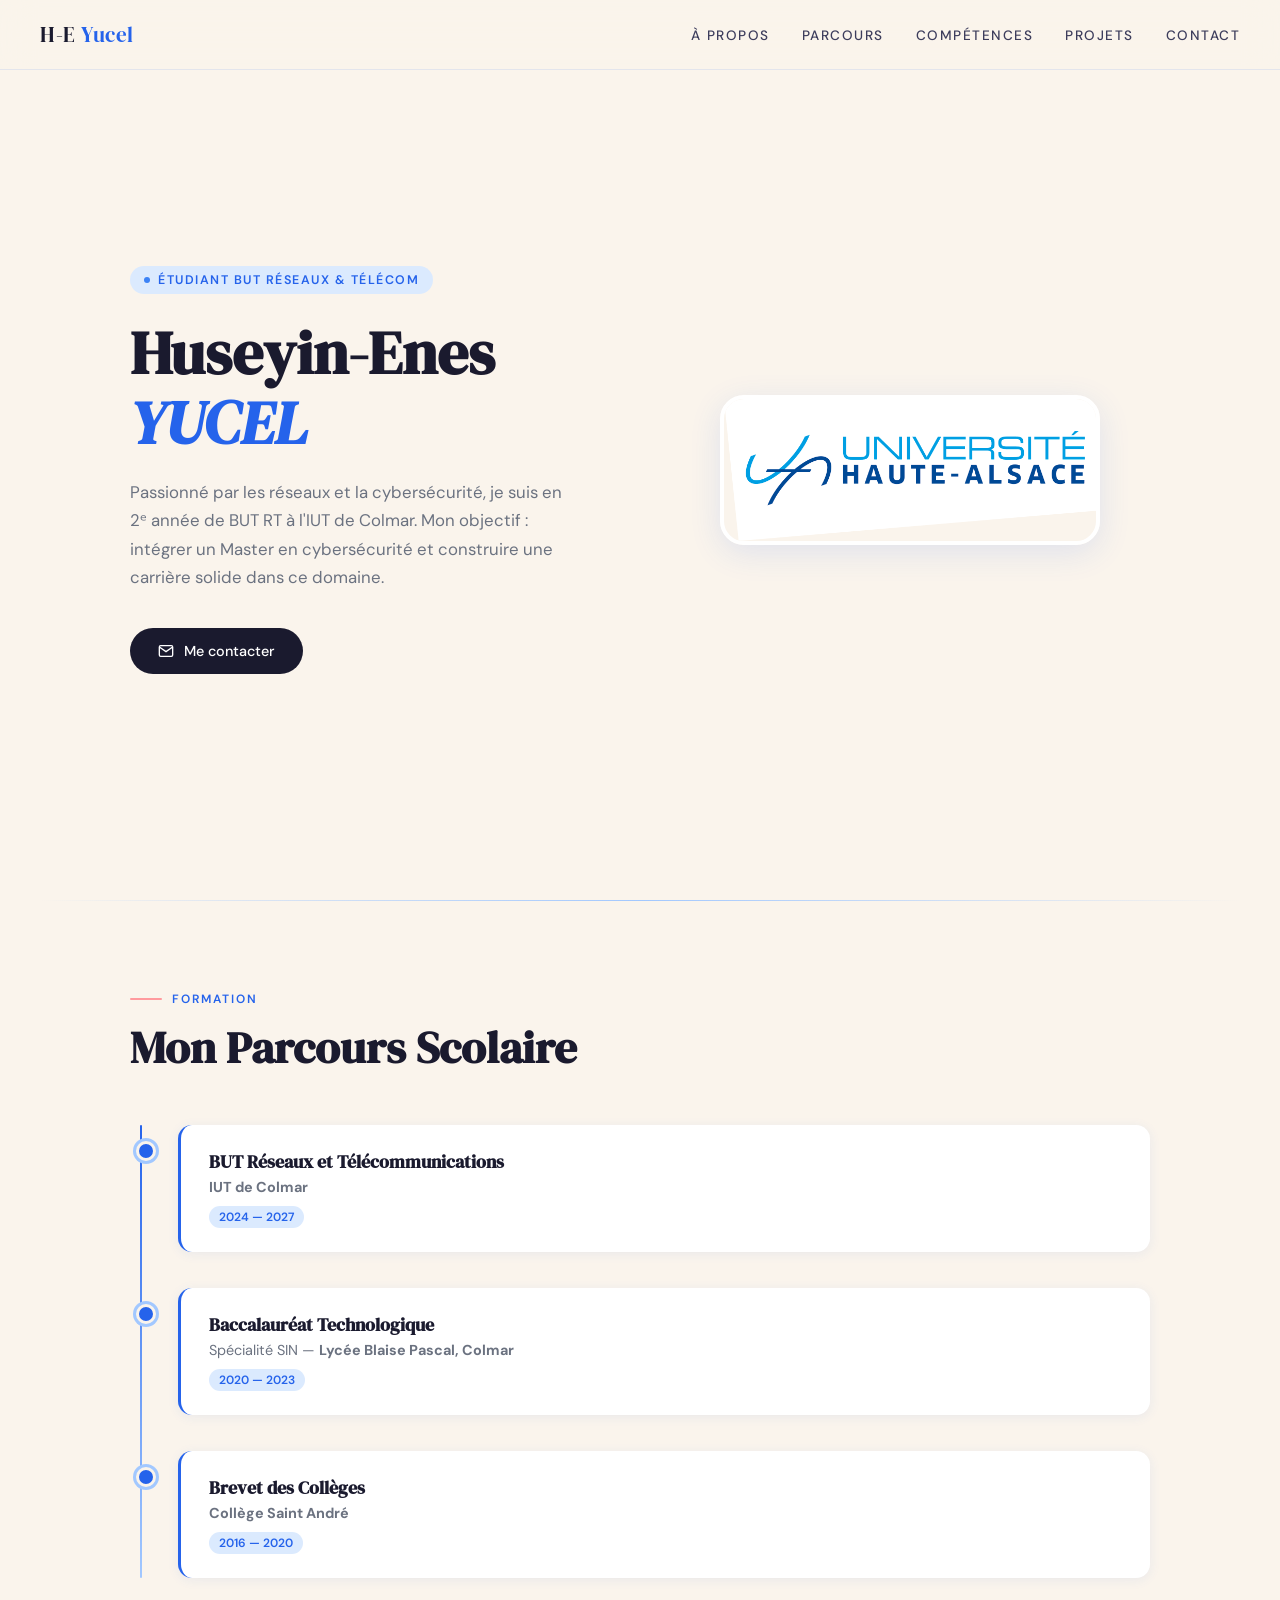
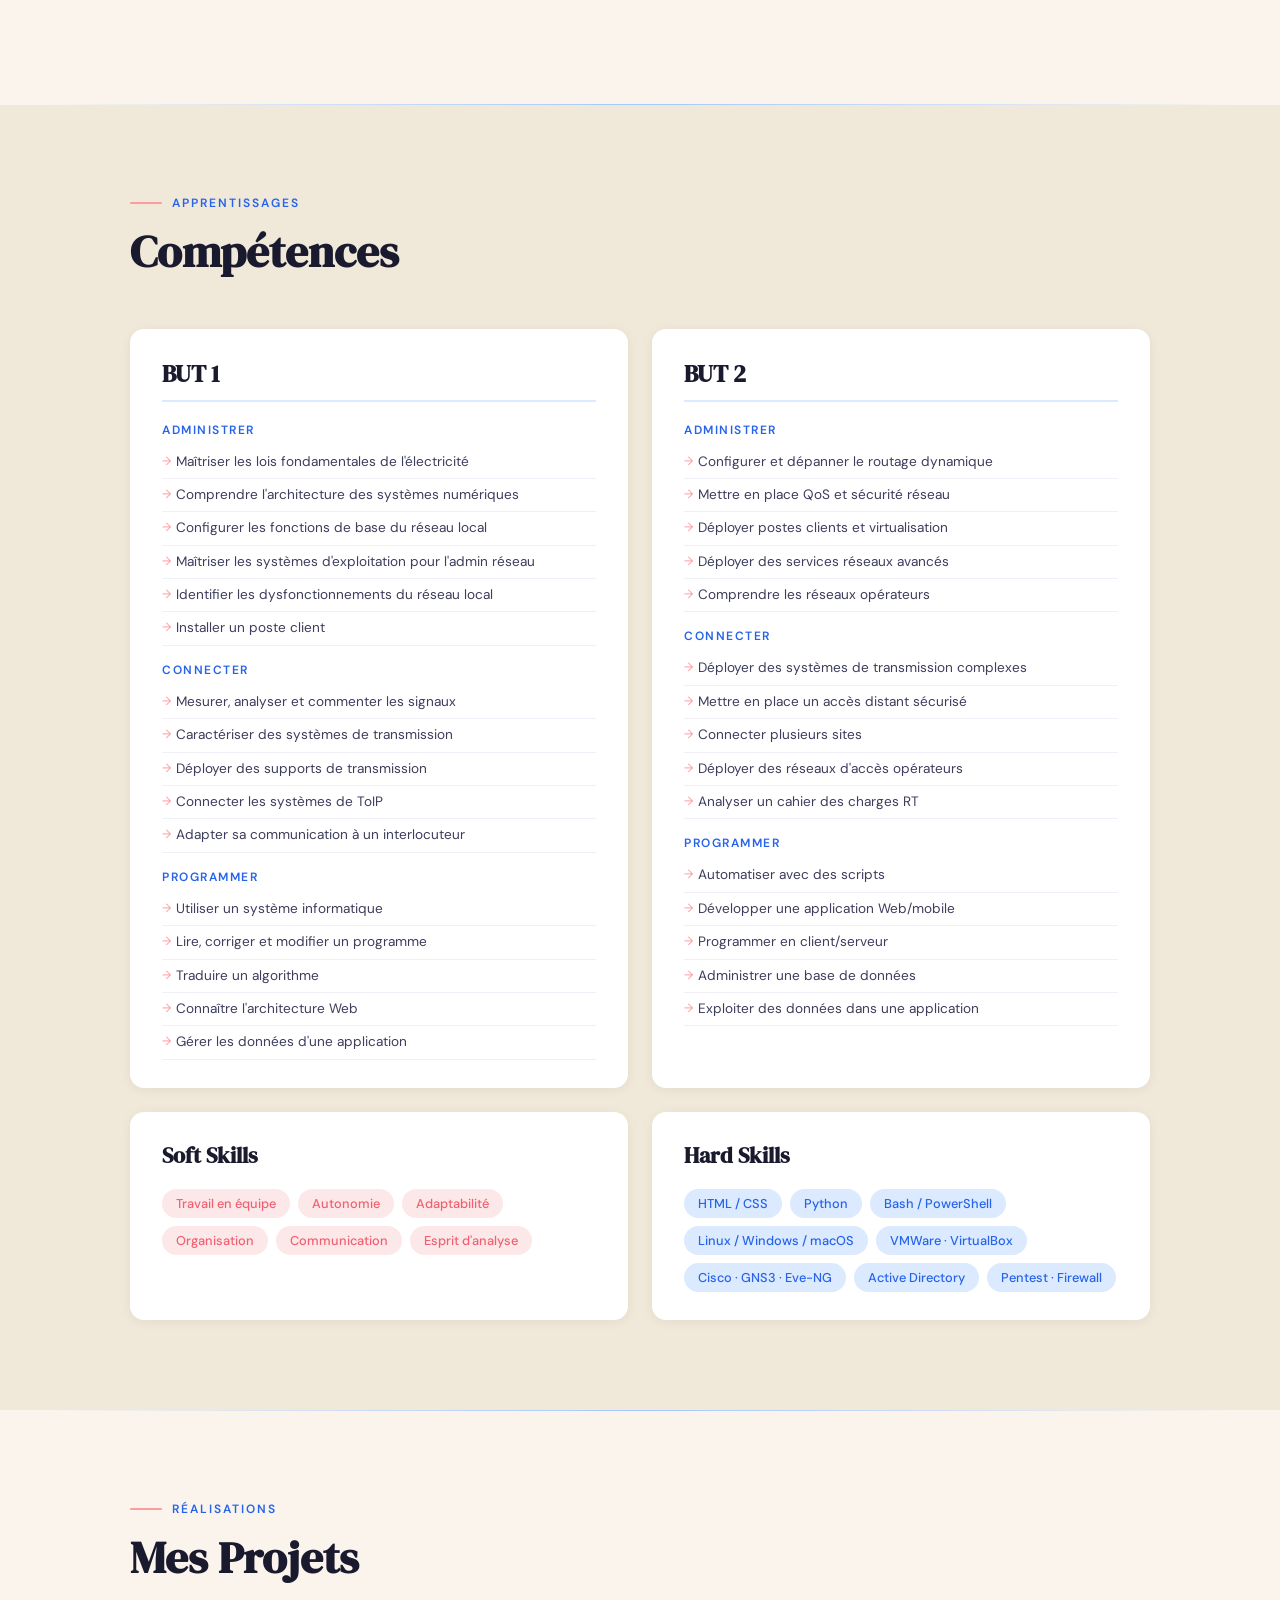
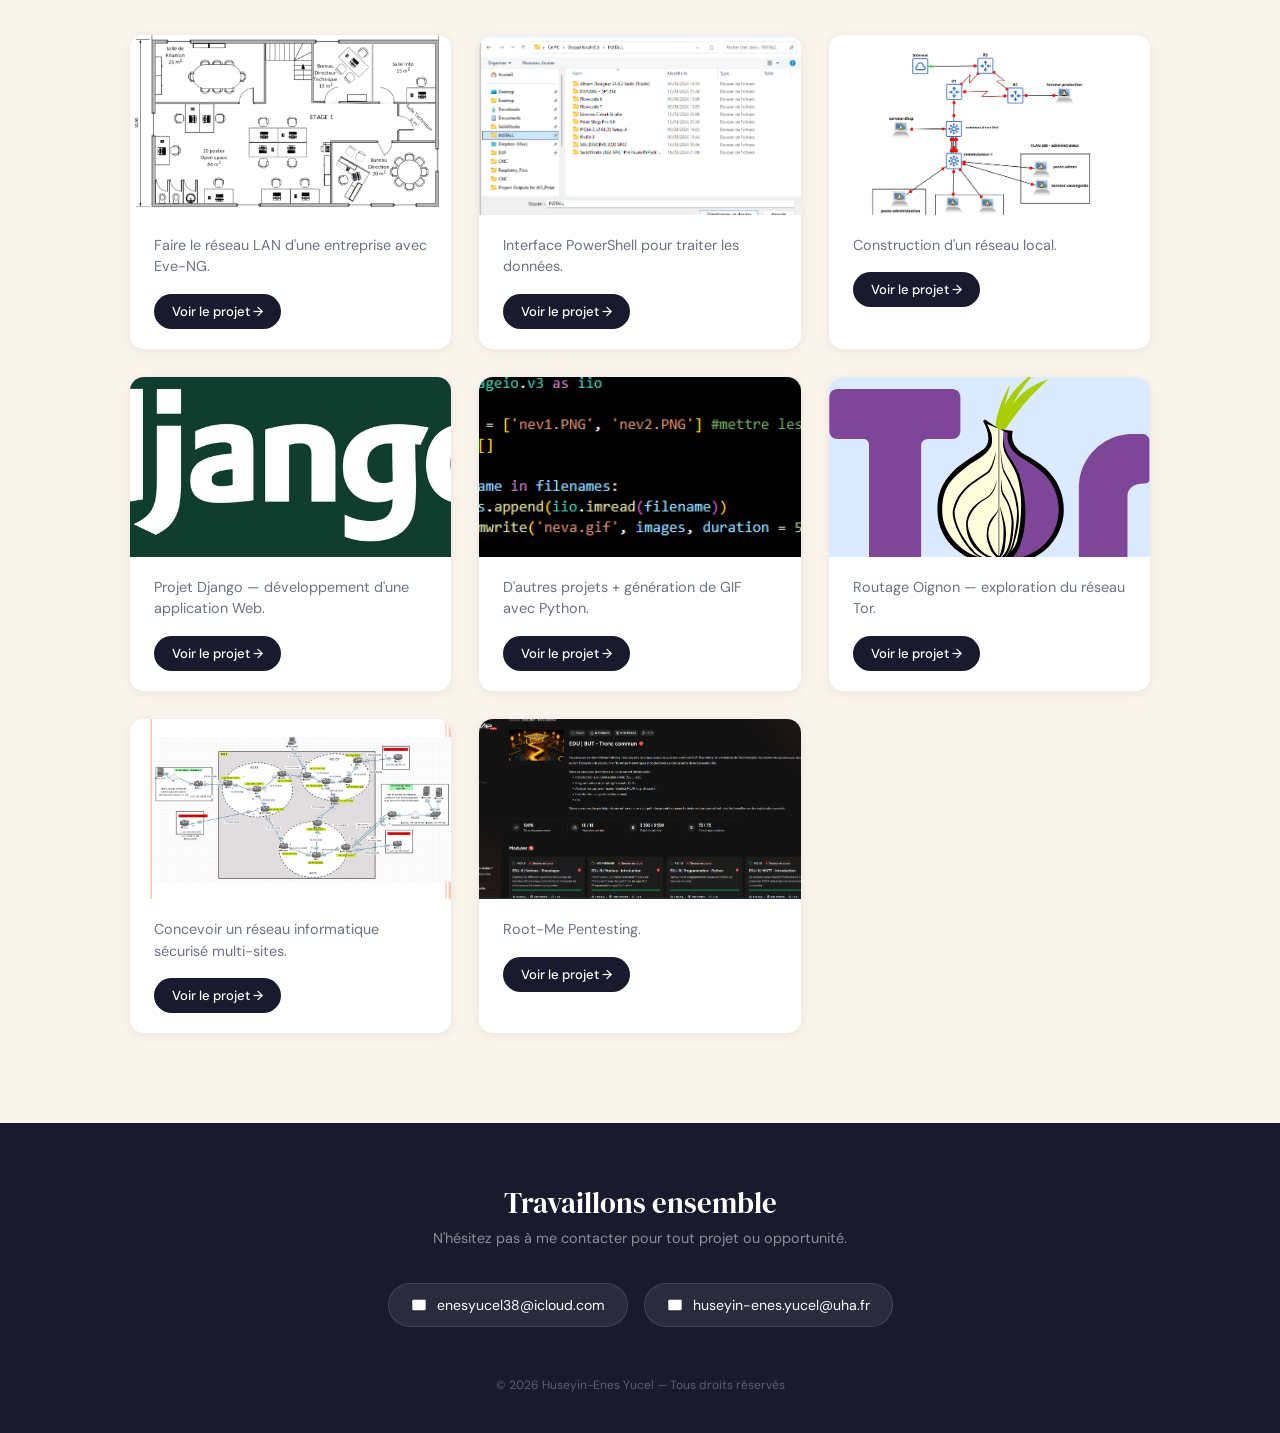
==== commit aca99826: "Update index.html" ====
--- a/index.html
+++ b/index.html
@@ -246,11 +246,11 @@
                     <div class="project-img-wrap">
                         <img src="tor.svg" alt="Routage Oignon">
                     </div>
-                </div>     
                     <div class="project-body">
                         <p>Routage Oignon — exploration du réseau Tor.</p>
                         <a href="saeoignon.html" class="btn">Voir le projet →</a>
                     </div>
+                </div>
                 <div class="project-card">
                     <div class="project-img-wrap">
                         <img src="saecyber03.png" alt="cyber03">
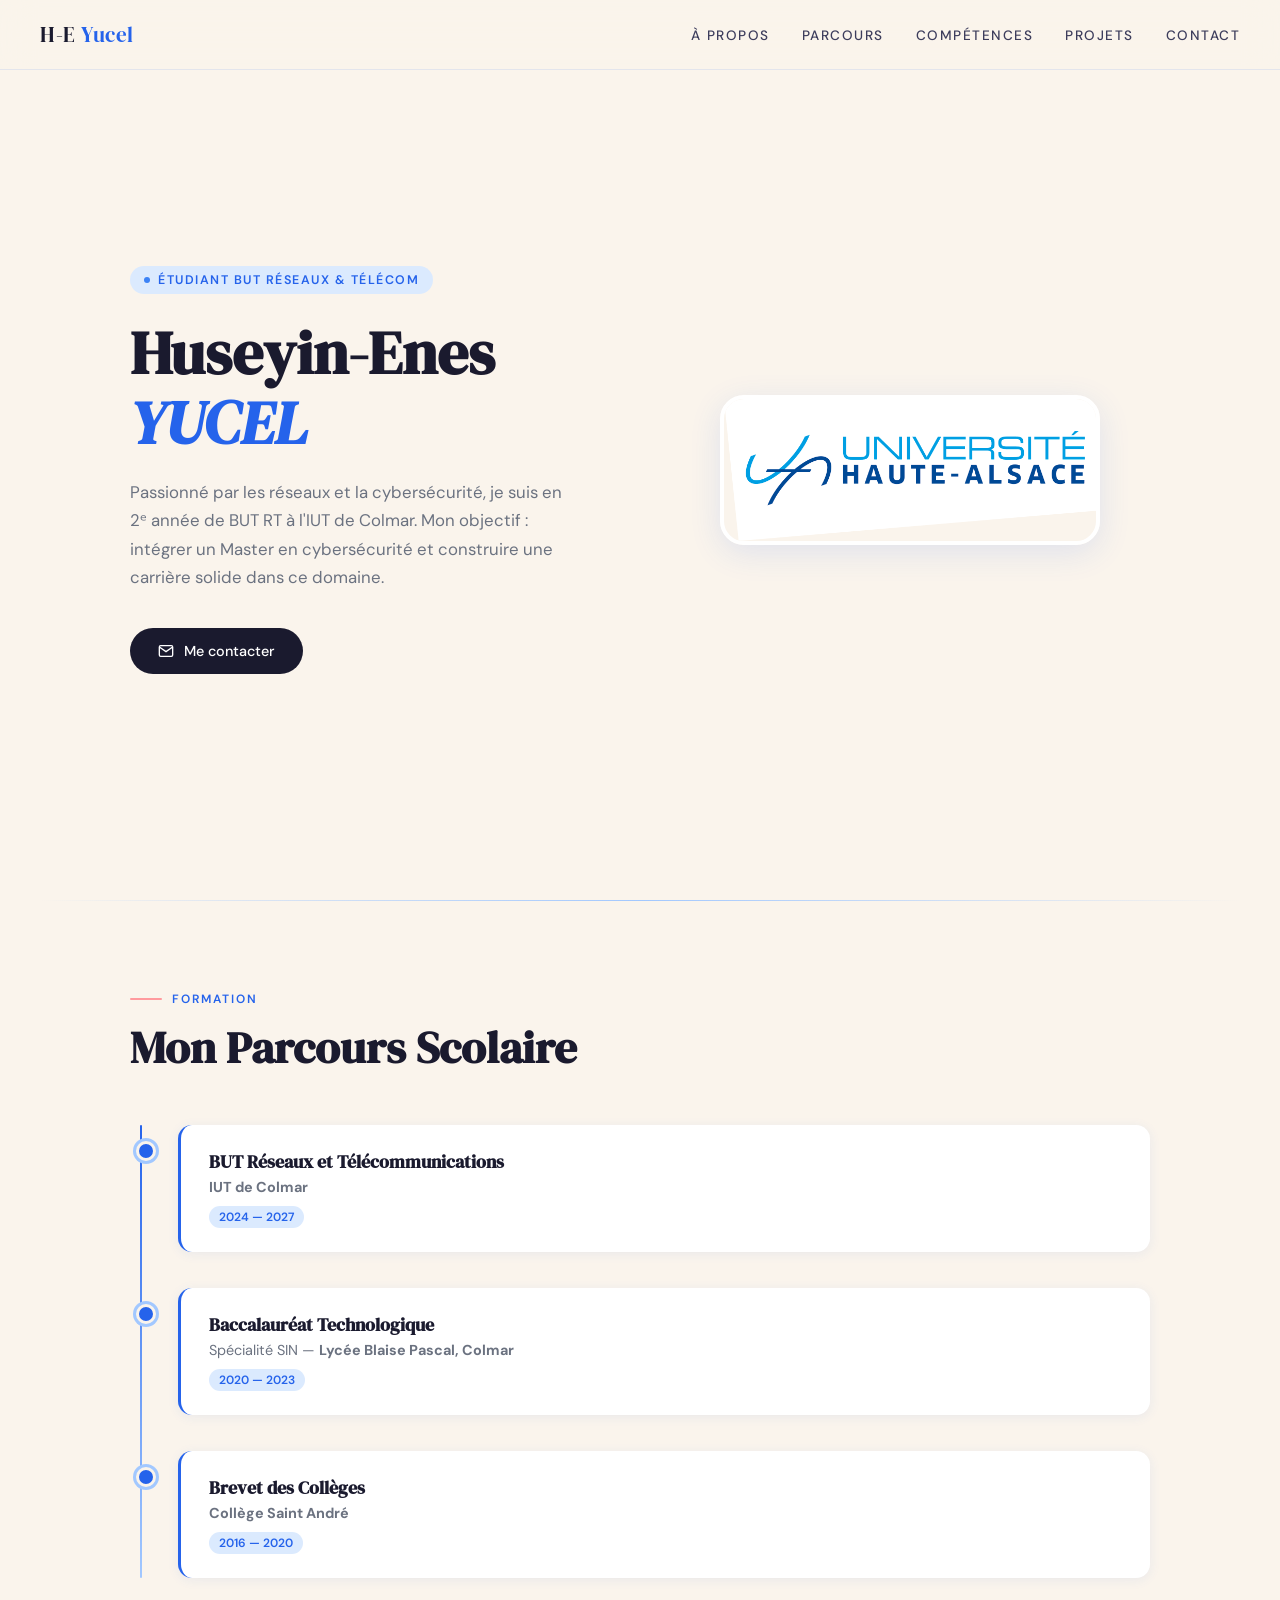
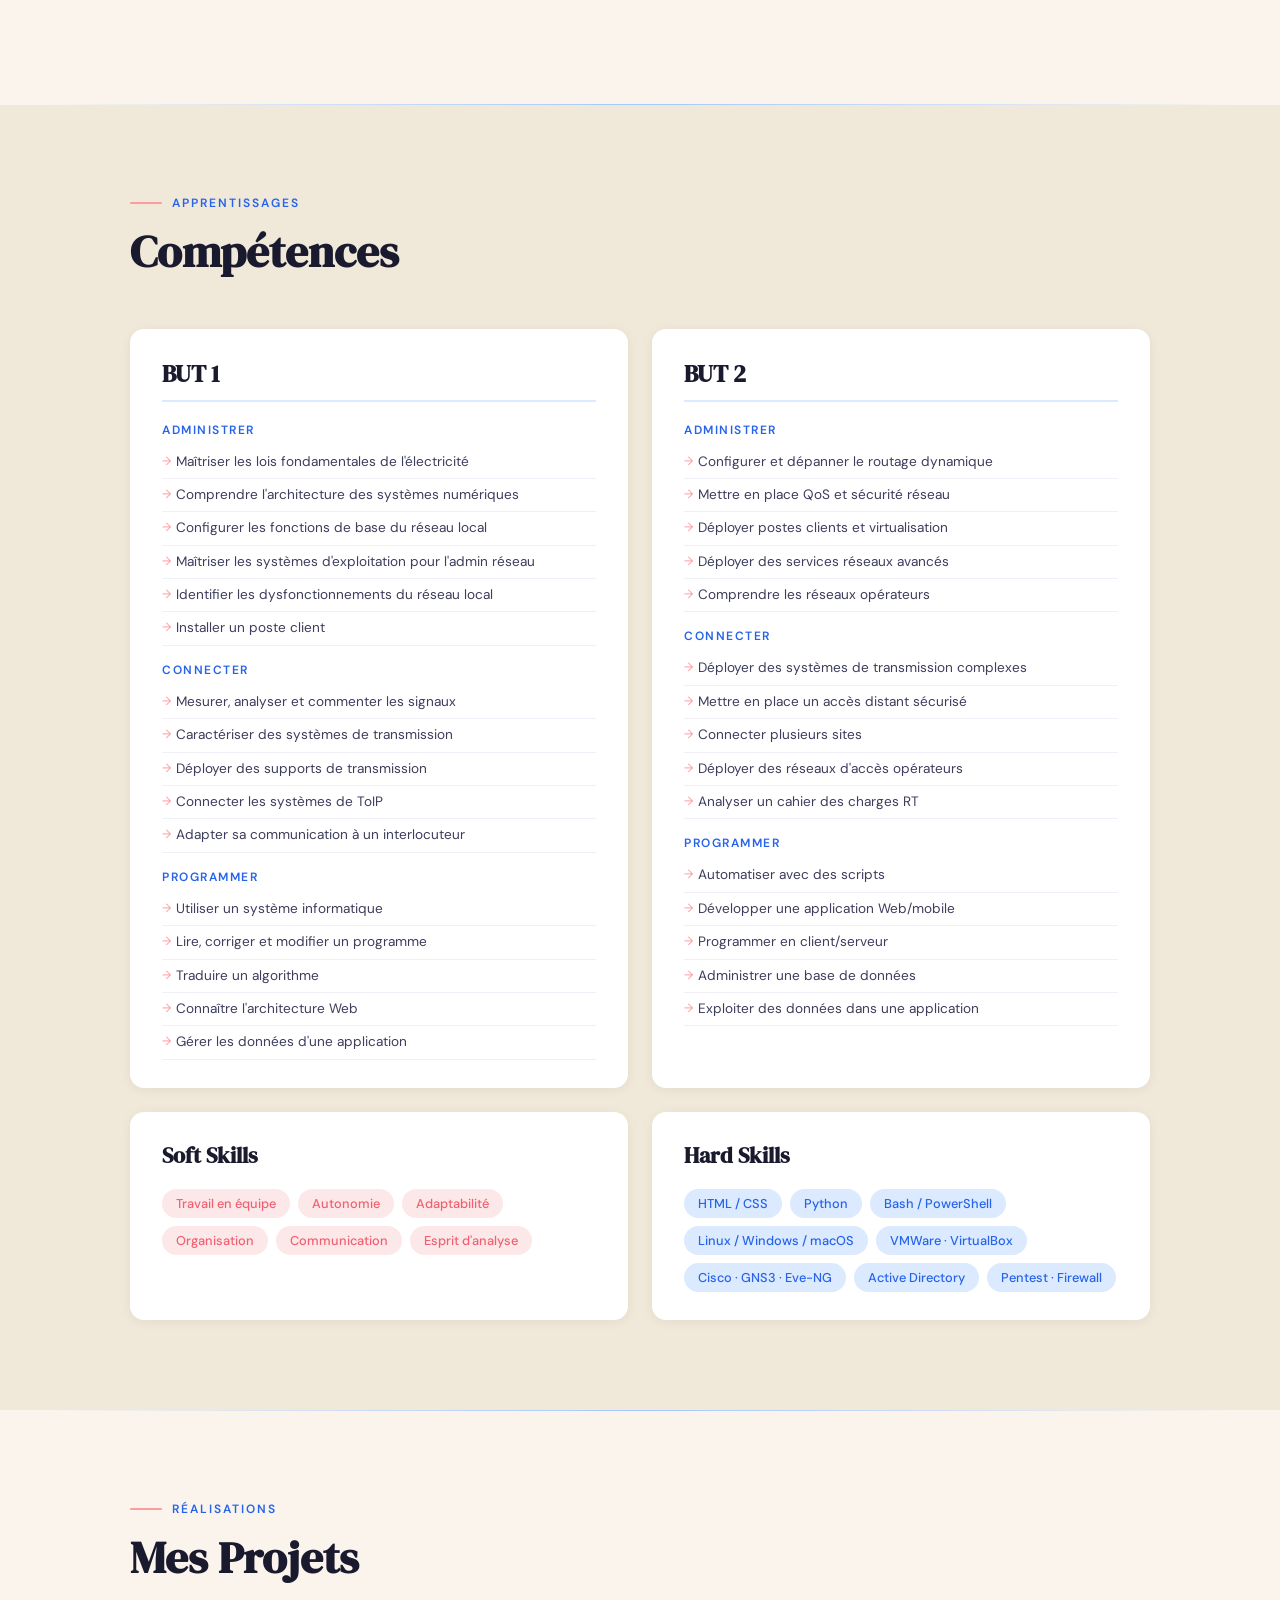
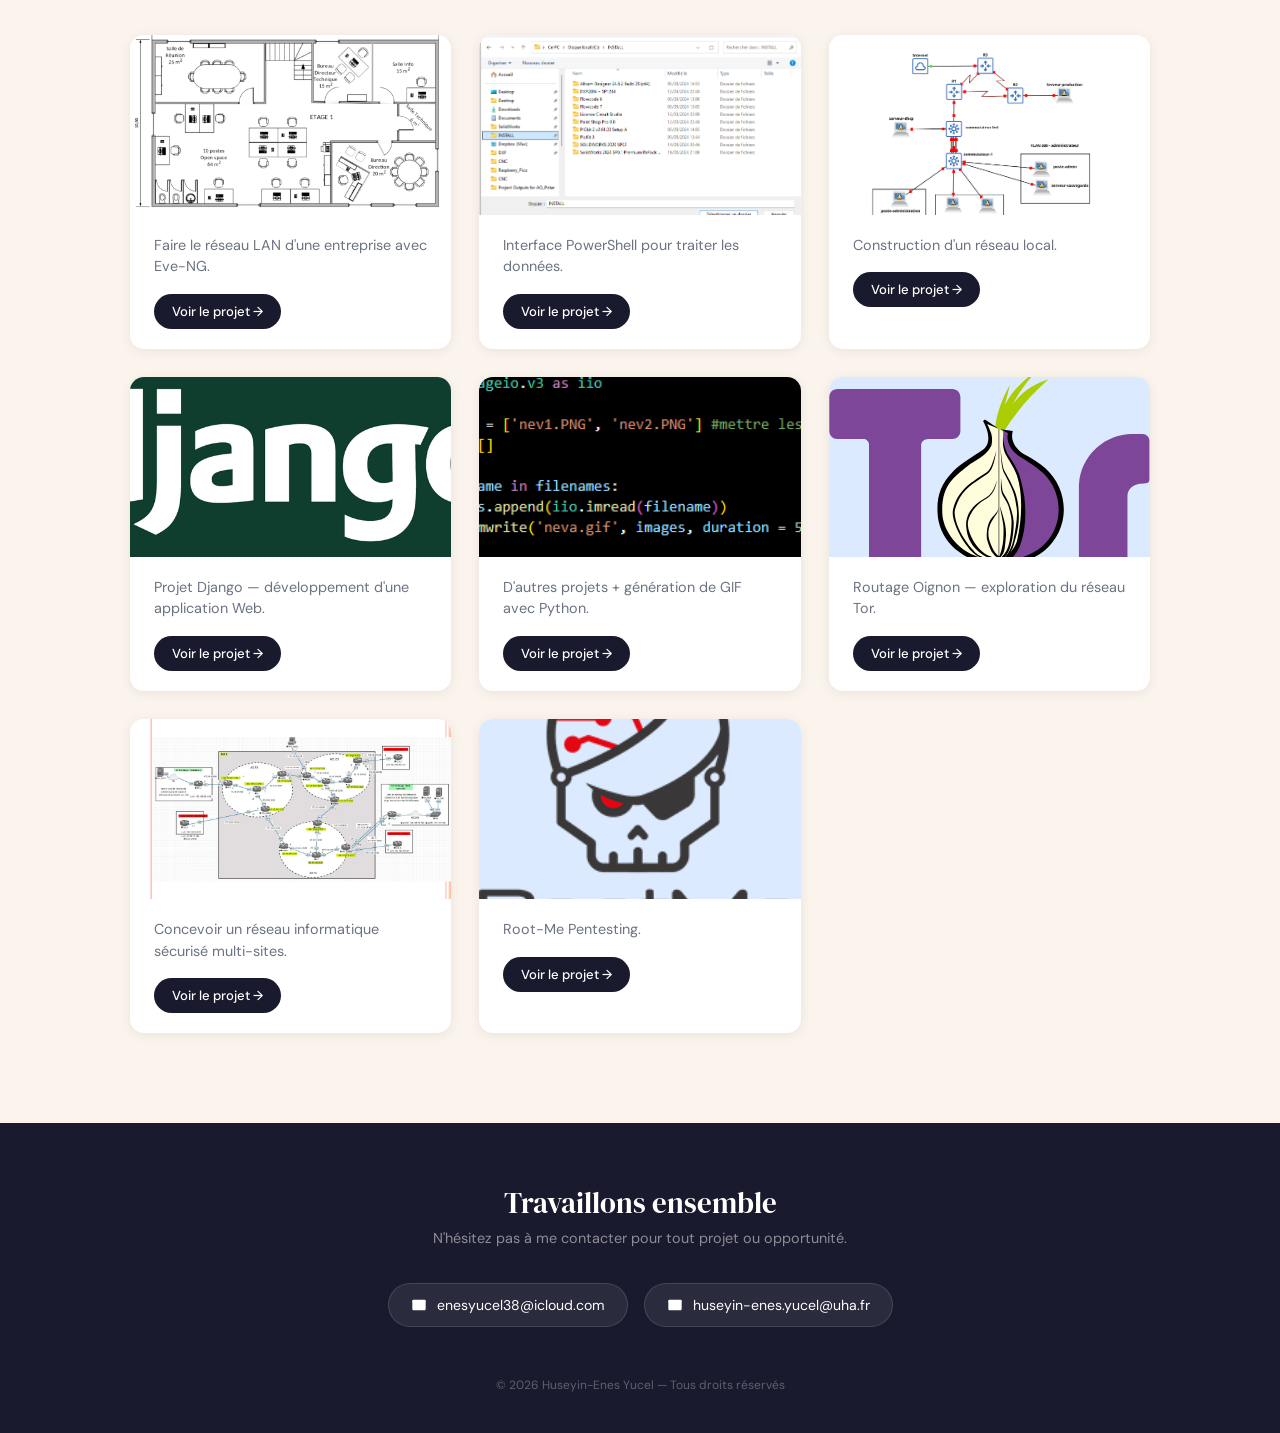
==== commit 927c4abb: "Update index.html" ====
--- a/index.html
+++ b/index.html
@@ -263,7 +263,7 @@
 
                 <div class="project-card">
                     <div class="project-img-wrap">
-                        <img src="pentest04.png" alt="Réseau local">
+                        <img src="rootme.png" alt="Réseau local">
                     </div>
                     <div class="project-body">
                         <p>Root-Me Pentesting.</p>
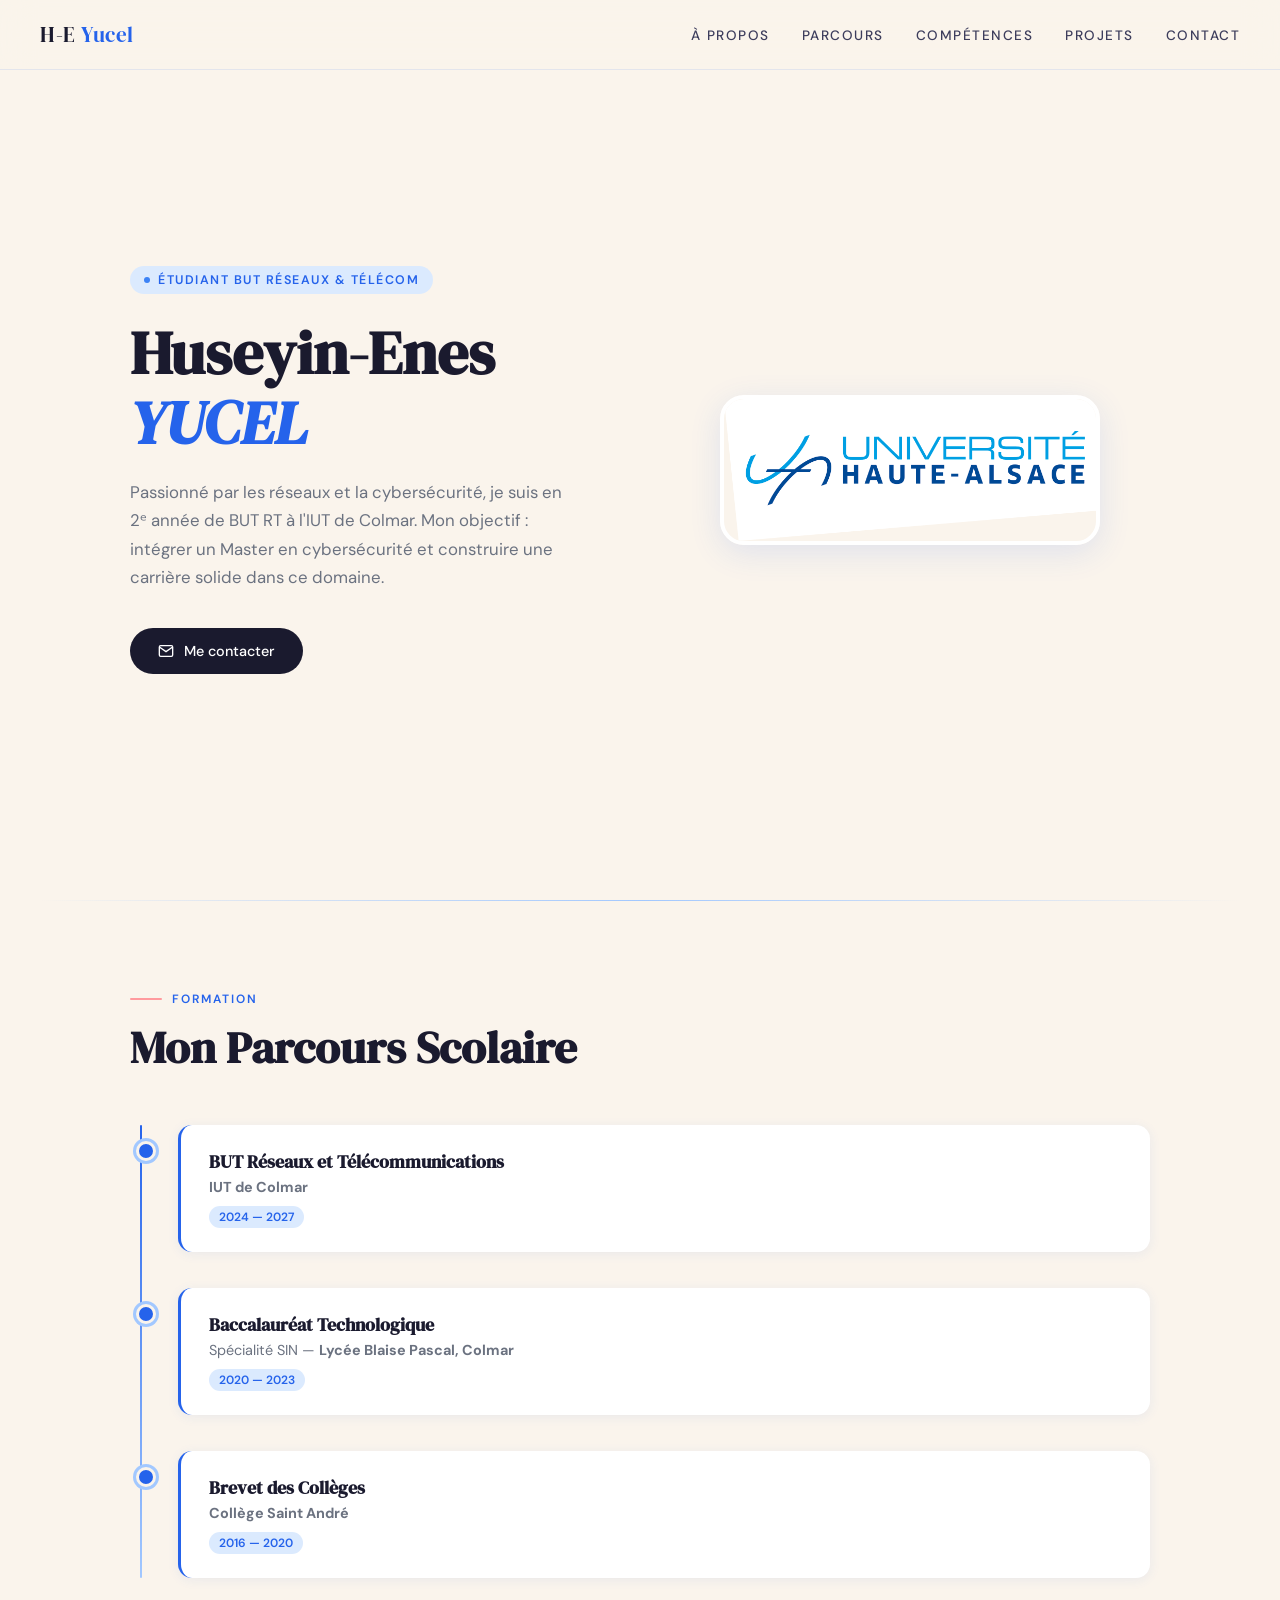
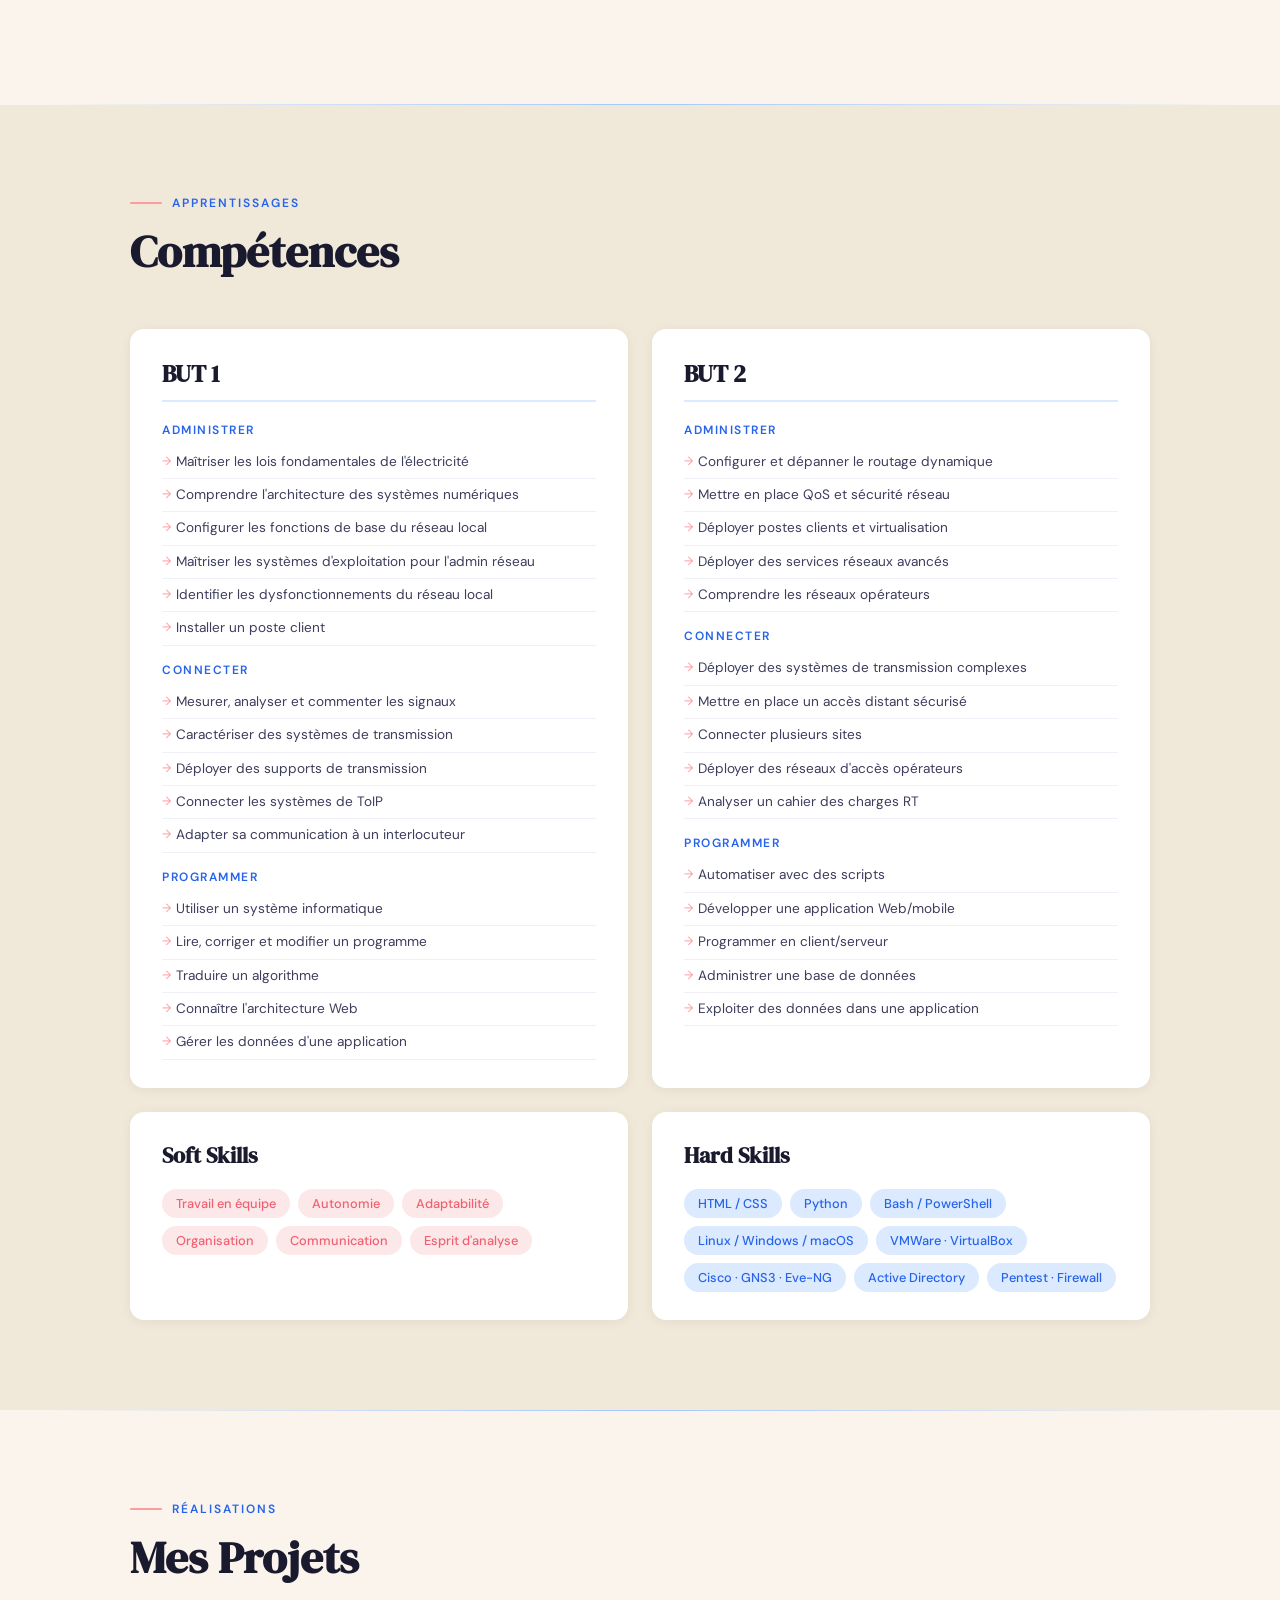
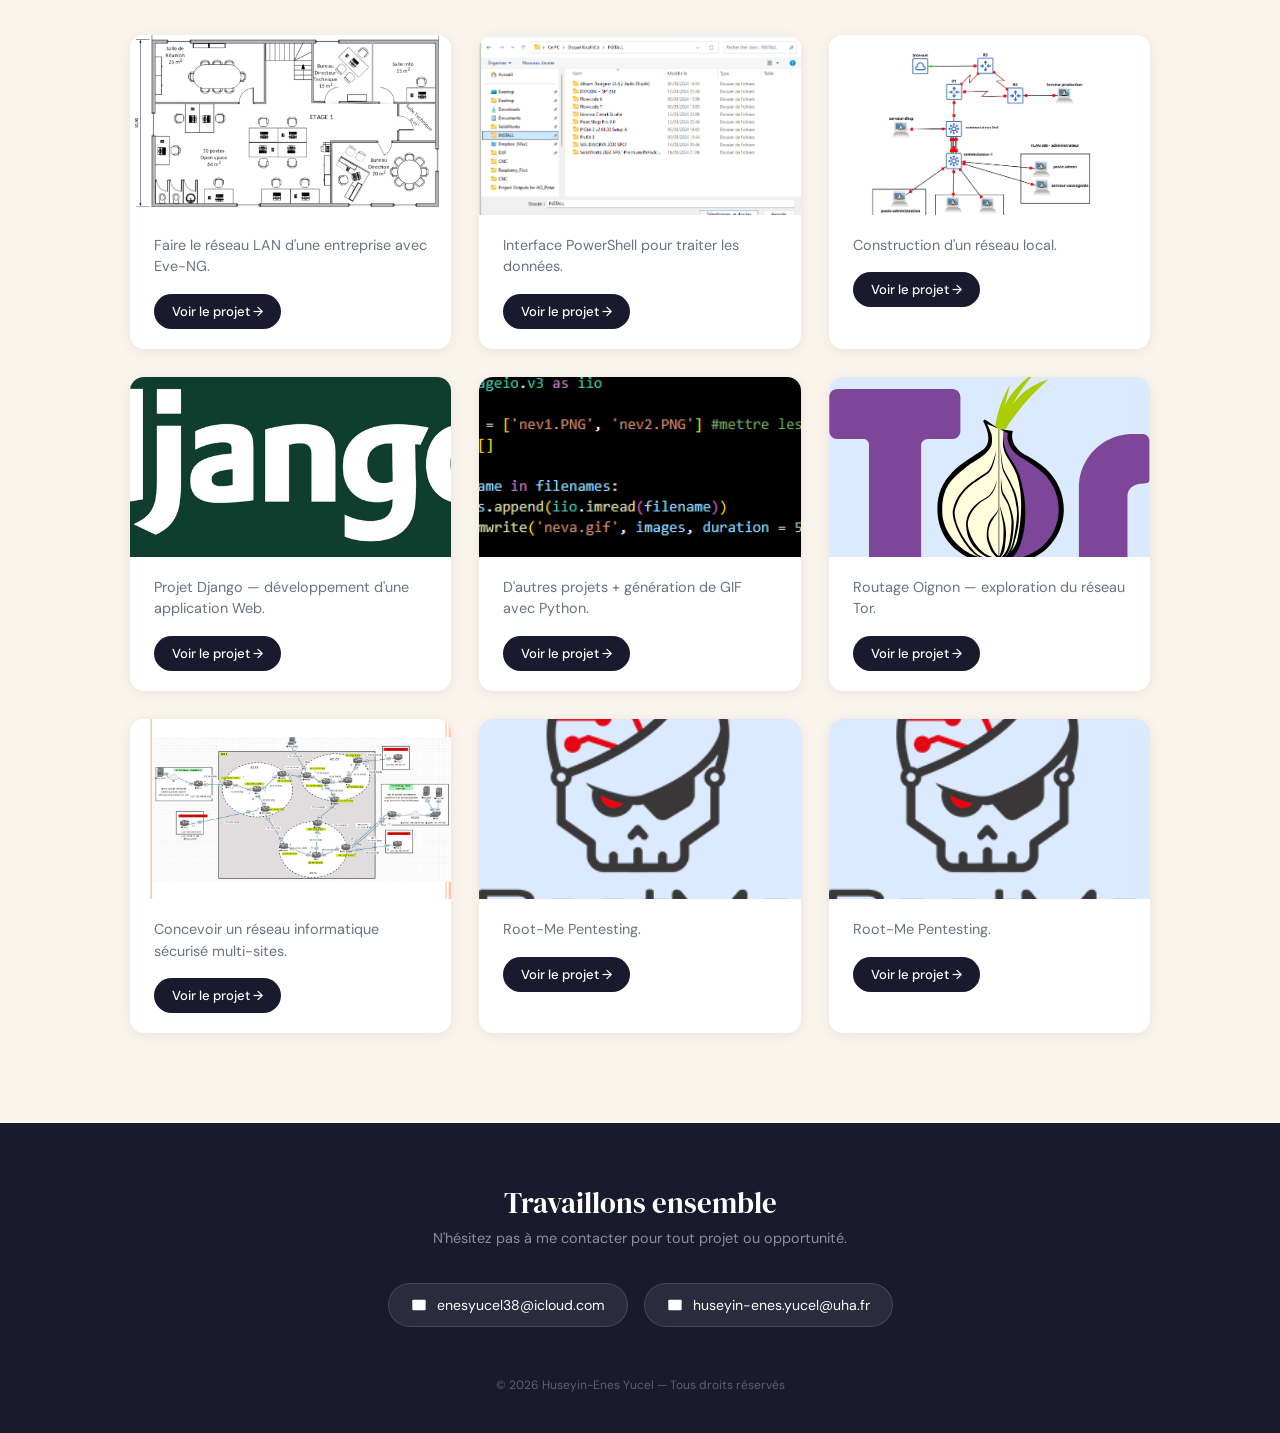
==== commit c59a4f18: "Update index.html" ====
--- a/index.html
+++ b/index.html
@@ -271,6 +271,16 @@
                     </div>
                 </div>
 
+                 <div class="project-card">
+                    <div class="project-img-wrap">
+                        <img src="rootme.png" alt="Réseau local">
+                    </div>
+                    <div class="project-body">
+                        <p>Root-Me Pentesting.</p>
+                        <a href="saecyber04.html" class="btn">Voir le projet →</a>
+                    </div>
+                </div>
+
             </div>
         </div>
     </section>
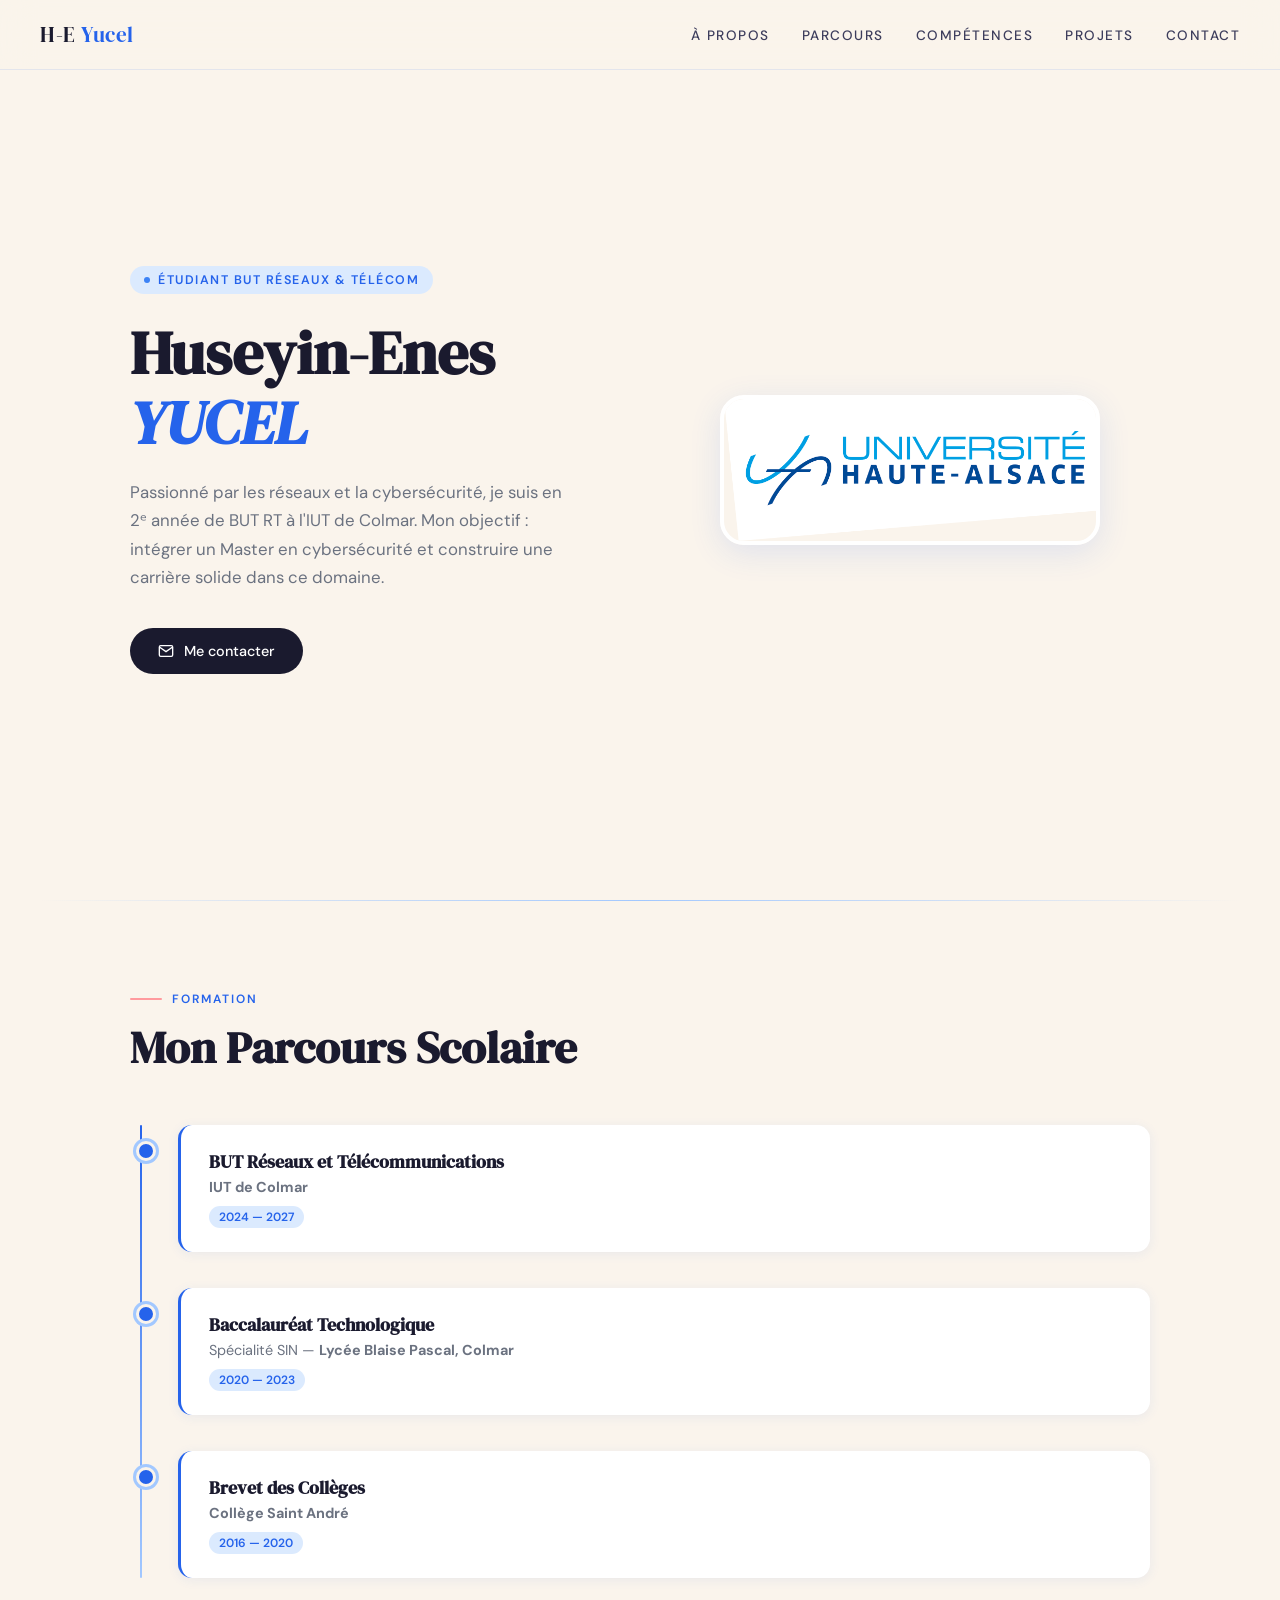
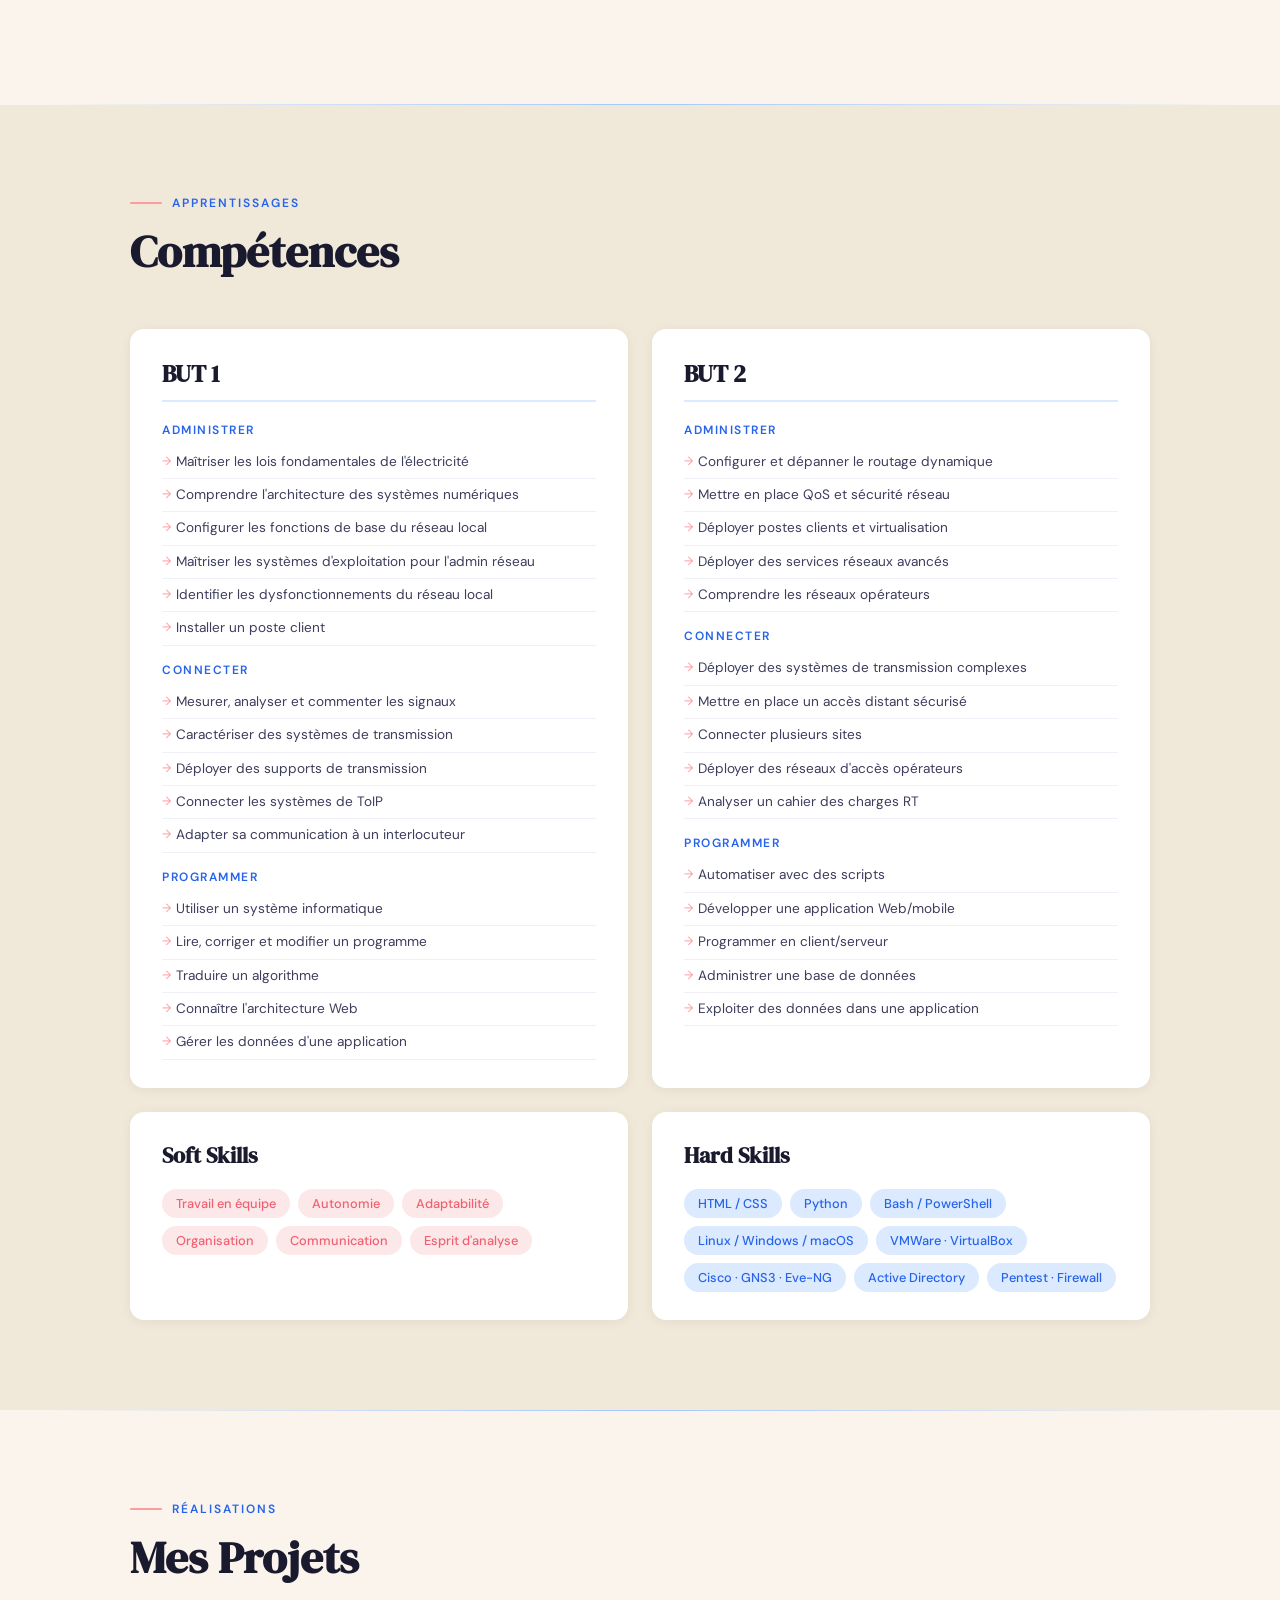
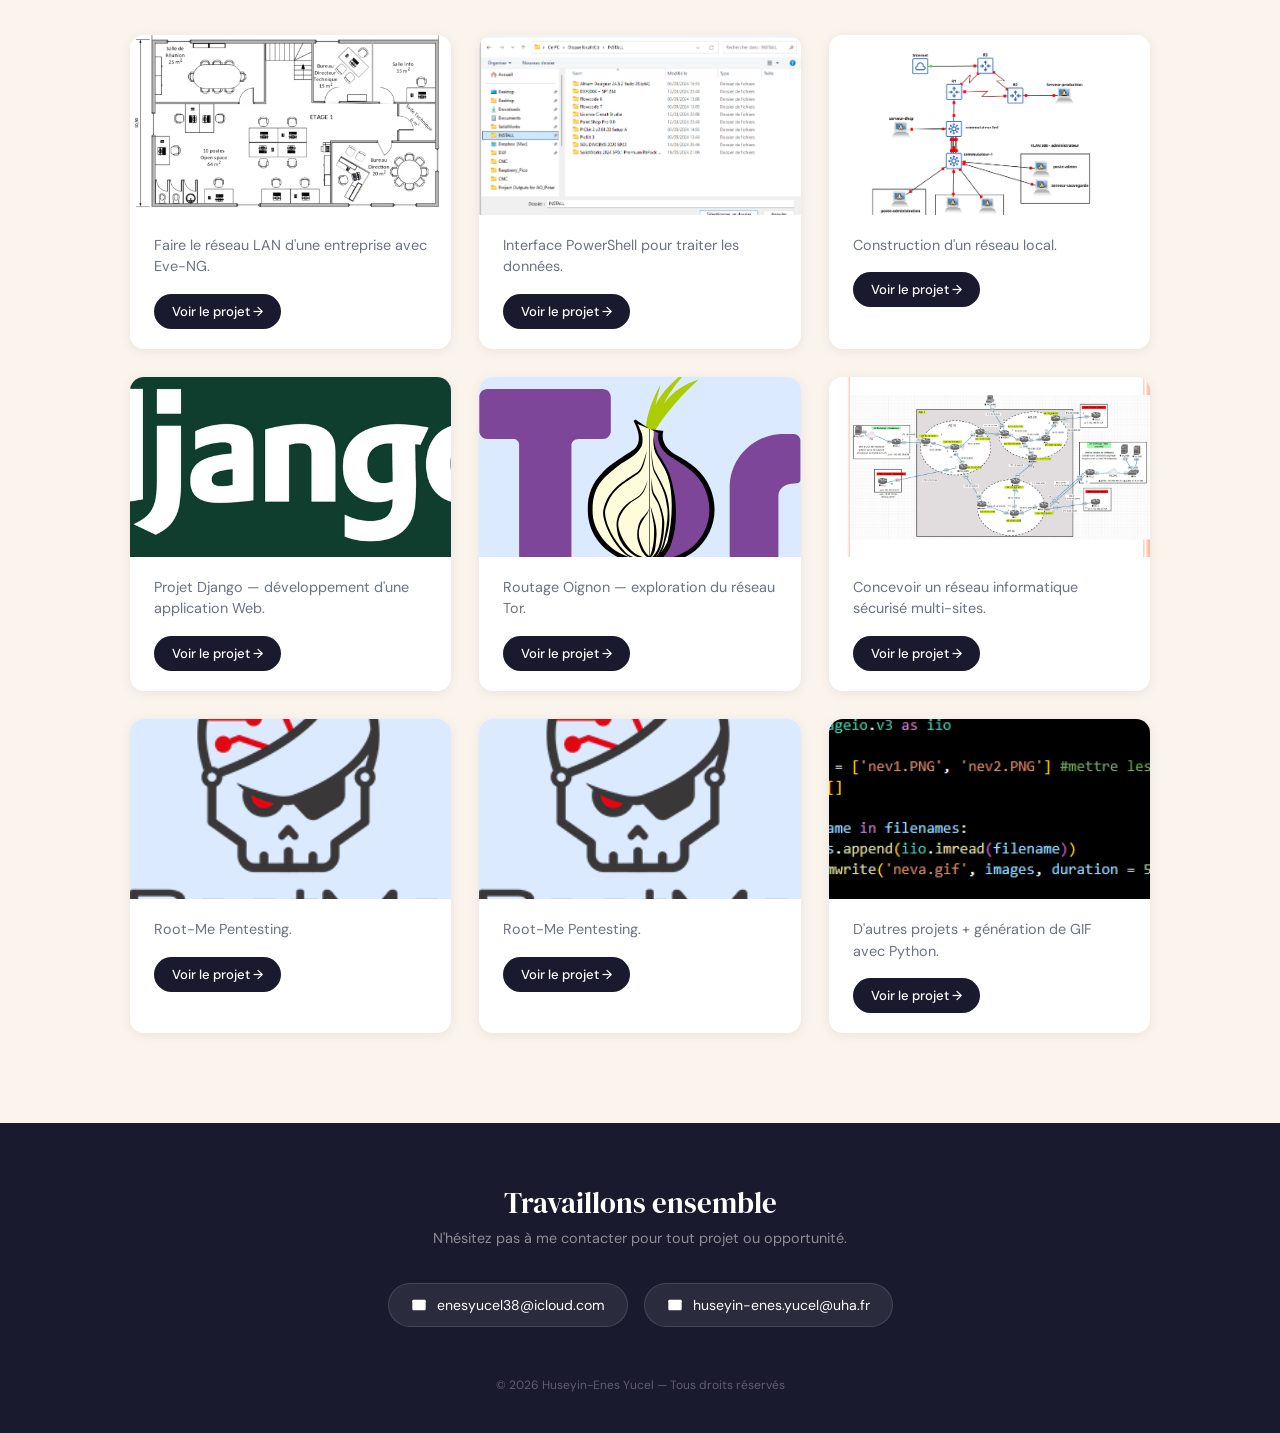
==== commit 57649bf5: "Update index.html" ====
--- a/index.html
+++ b/index.html
@@ -232,52 +232,54 @@
                     </div>
                 </div>
 
-                <div class="project-card">
+            
+
+                <div class="project-card">
+                    <div class="project-img-wrap">
+                        <img src="tor.svg" alt="Routage Oignon">
+                    </div>
+                    <div class="project-body">
+                        <p>Routage Oignon — exploration du réseau Tor.</p>
+                        <a href="saeoignon.html" class="btn">Voir le projet →</a>
+                    </div>
+                </div>
+                <div class="project-card">
+                    <div class="project-img-wrap">
+                        <img src="saecyber03.png" alt="cyber03">
+                    </div>
+                    <div class="project-body">
+                        <p>Concevoir un réseau informatique sécurisé multi-sites.</p>
+                        <a href="saecyber03.html" class="btn">Voir le projet →</a>
+                    </div>
+                </div>
+
+                <div class="project-card">
+                    <div class="project-img-wrap">
+                        <img src="rootme.png" alt="Réseau local">
+                    </div>
+                    <div class="project-body">
+                        <p>Root-Me Pentesting.</p>
+                        <a href="saecyber04.html" class="btn">Voir le projet →</a>
+                    </div>
+                </div>
+
+                 <div class="project-card">
+                    <div class="project-img-wrap">
+                        <img src="rootme.png" alt="Réseau local">
+                    </div>
+                    <div class="project-body">
+                        <p>Root-Me Pentesting.</p>
+                        <a href="saecyber04.html" class="btn">Voir le projet →</a>
+                    </div>
+                </div>
+
+                 <div class="project-card">
                     <div class="project-img-wrap">
                         <img src="gif.png" alt="Python GIF">
                     </div>
                     <div class="project-body">
                         <p>D'autres projets + génération de GIF avec Python.</p>
                         <a href="gif.html" class="btn">Voir le projet →</a>
-                    </div>
-                </div>
-
-                <div class="project-card">
-                    <div class="project-img-wrap">
-                        <img src="tor.svg" alt="Routage Oignon">
-                    </div>
-                    <div class="project-body">
-                        <p>Routage Oignon — exploration du réseau Tor.</p>
-                        <a href="saeoignon.html" class="btn">Voir le projet →</a>
-                    </div>
-                </div>
-                <div class="project-card">
-                    <div class="project-img-wrap">
-                        <img src="saecyber03.png" alt="cyber03">
-                    </div>
-                    <div class="project-body">
-                        <p>Concevoir un réseau informatique sécurisé multi-sites.</p>
-                        <a href="saecyber03.html" class="btn">Voir le projet →</a>
-                    </div>
-                </div>
-
-                <div class="project-card">
-                    <div class="project-img-wrap">
-                        <img src="rootme.png" alt="Réseau local">
-                    </div>
-                    <div class="project-body">
-                        <p>Root-Me Pentesting.</p>
-                        <a href="saecyber04.html" class="btn">Voir le projet →</a>
-                    </div>
-                </div>
-
-                 <div class="project-card">
-                    <div class="project-img-wrap">
-                        <img src="rootme.png" alt="Réseau local">
-                    </div>
-                    <div class="project-body">
-                        <p>Root-Me Pentesting.</p>
-                        <a href="saecyber04.html" class="btn">Voir le projet →</a>
                     </div>
                 </div>
 
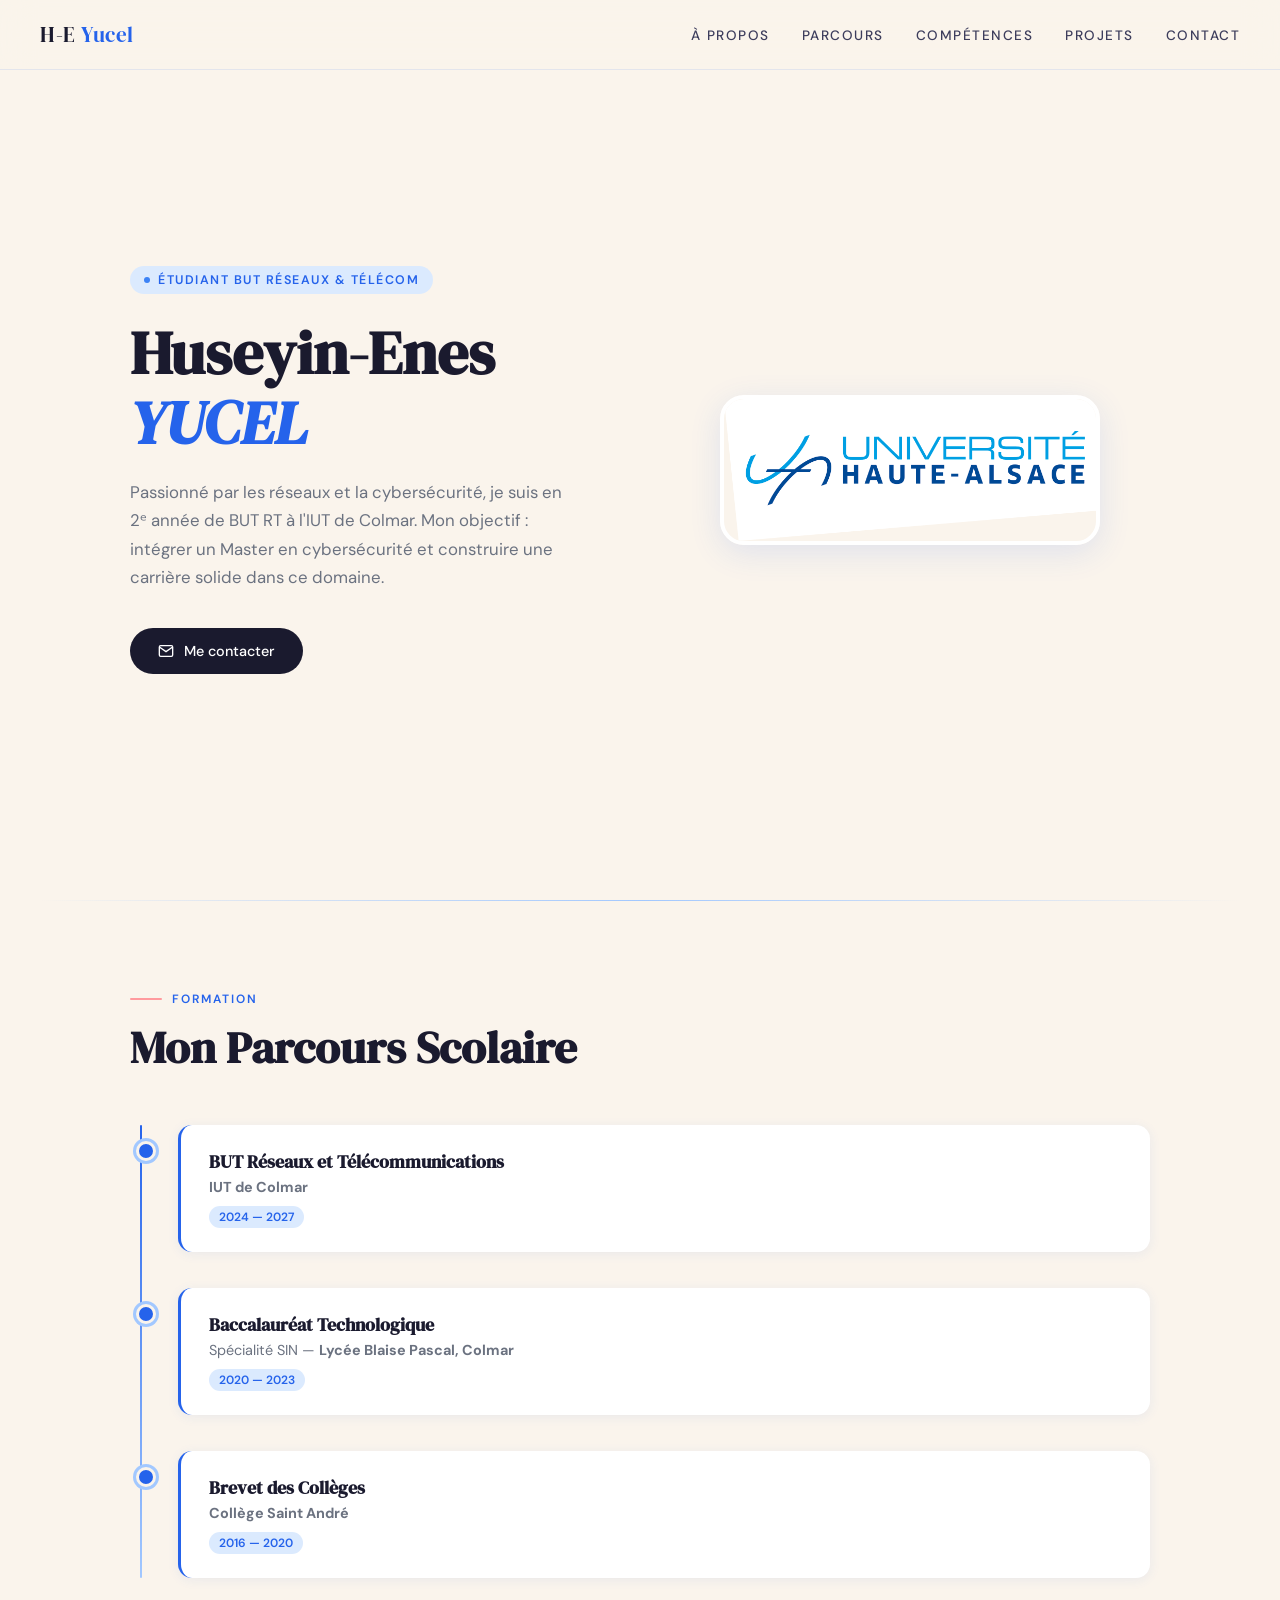
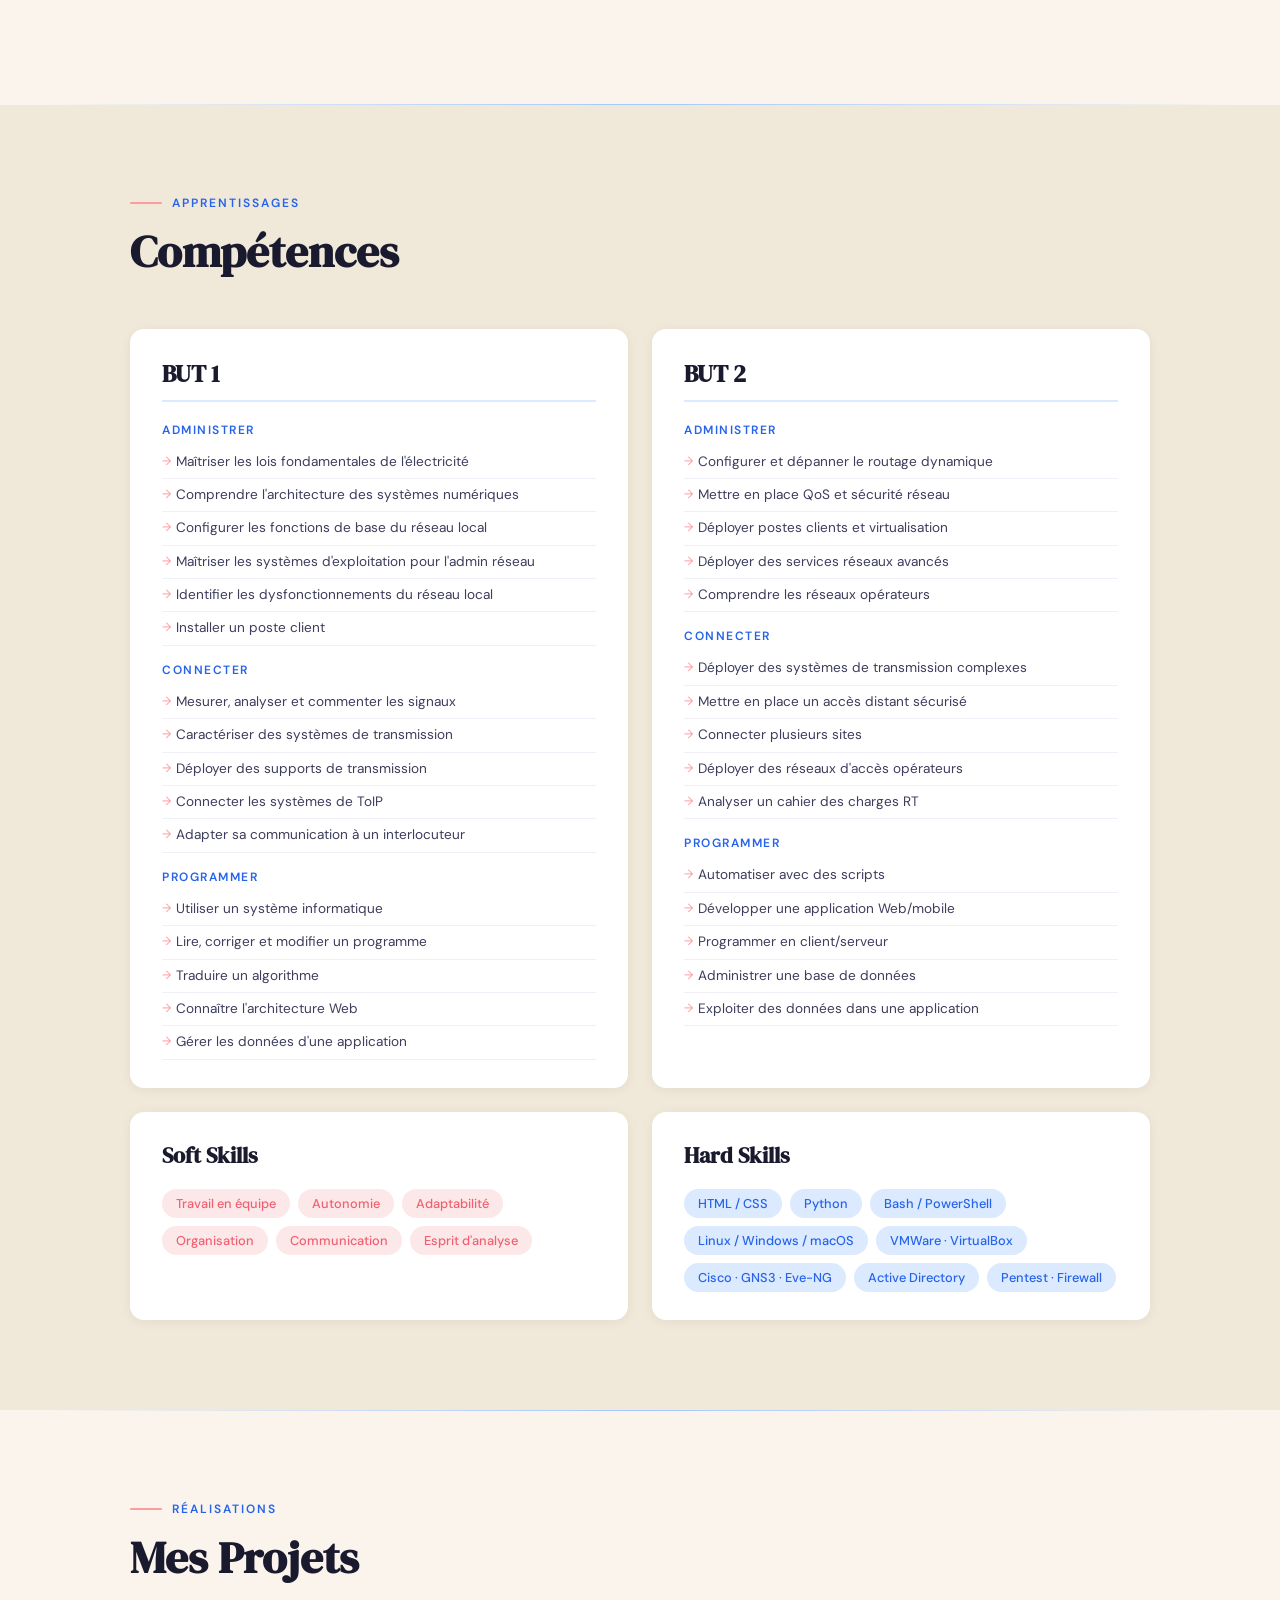
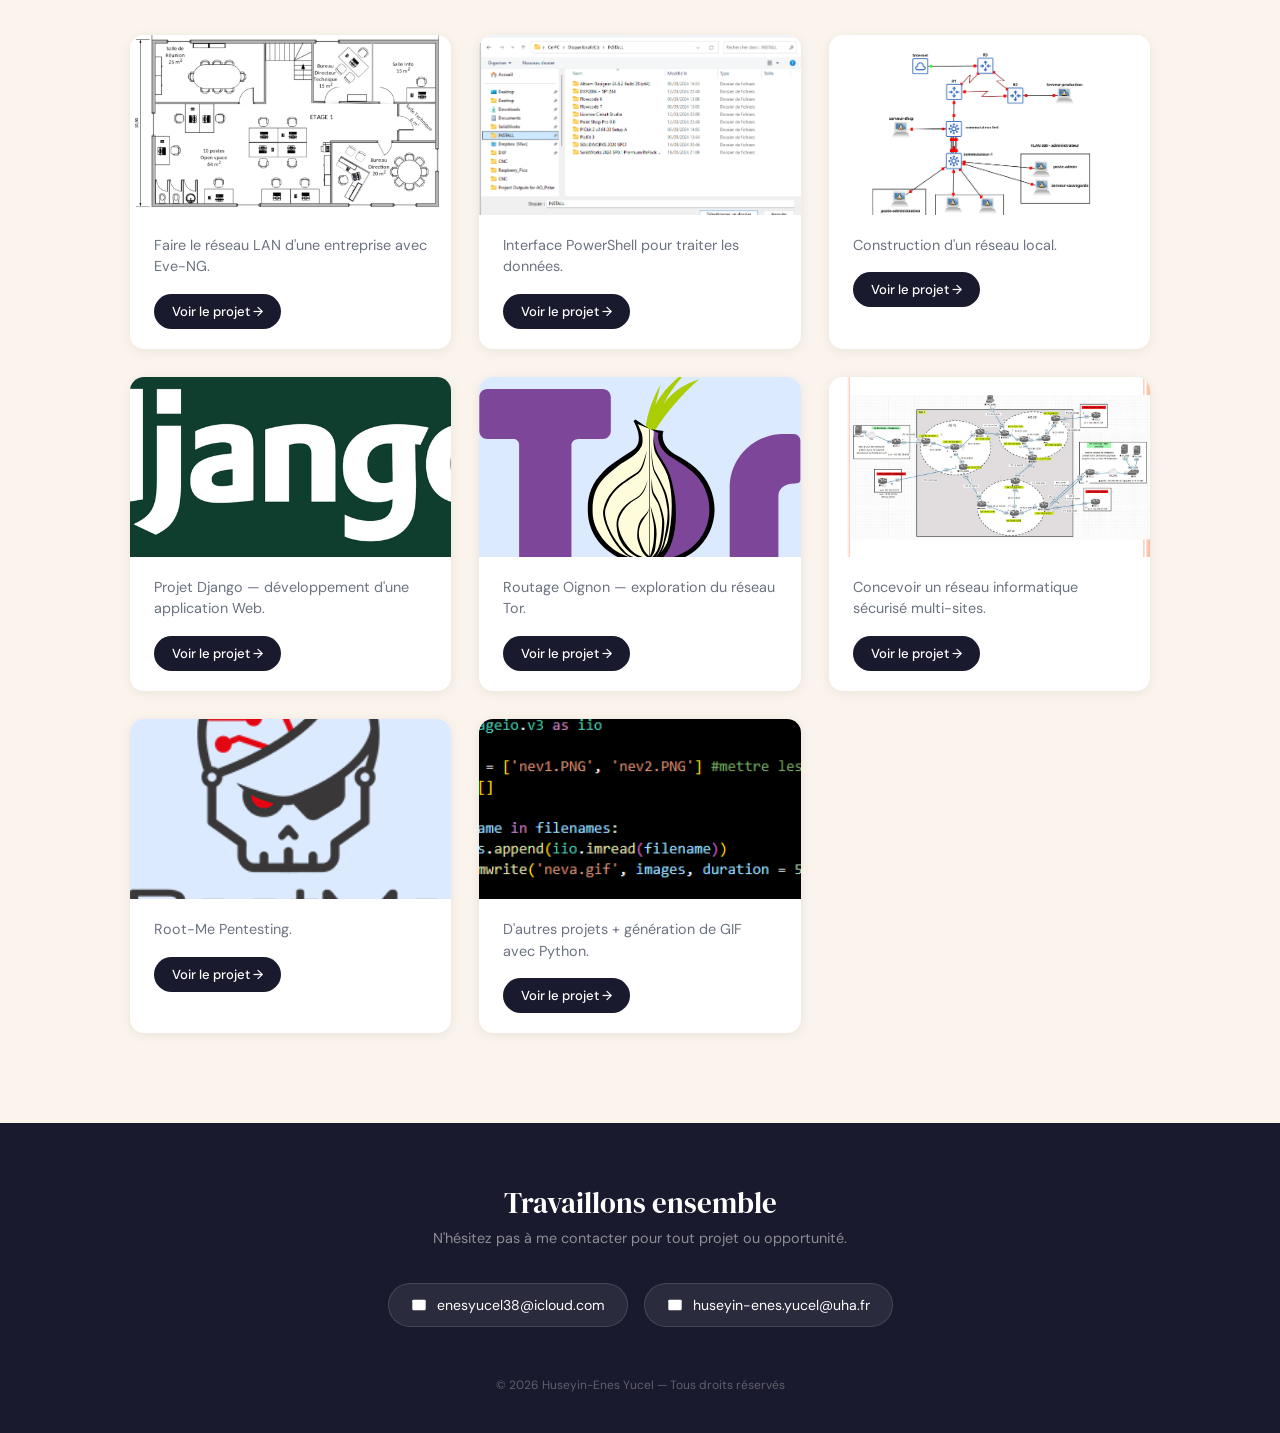
==== commit 223c9ac7: "Update index.html" ====
--- a/index.html
+++ b/index.html
@@ -265,16 +265,6 @@
 
                  <div class="project-card">
                     <div class="project-img-wrap">
-                        <img src="rootme.png" alt="Réseau local">
-                    </div>
-                    <div class="project-body">
-                        <p>Root-Me Pentesting.</p>
-                        <a href="saecyber04.html" class="btn">Voir le projet →</a>
-                    </div>
-                </div>
-
-                 <div class="project-card">
-                    <div class="project-img-wrap">
                         <img src="gif.png" alt="Python GIF">
                     </div>
                     <div class="project-body">
